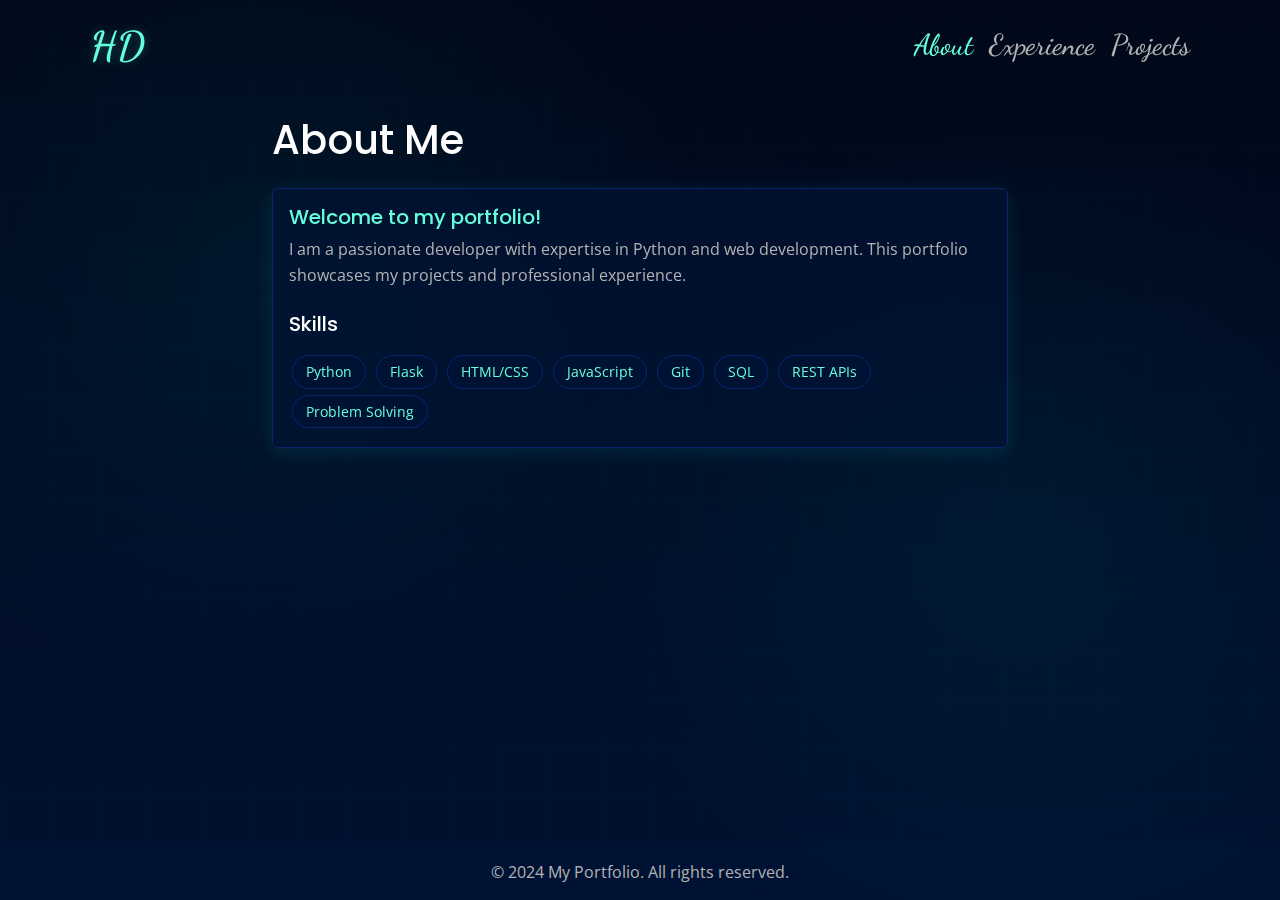
==== index.html @ 67c5b5c4 "Updated portfolio with data-themed background and improved typewriter effect" ====
<!DOCTYPE html>
<html lang="en">
<head>
    <meta charset="UTF-8">
    <meta name="viewport" content="width=device-width, initial-scale=1.0">
    <title>About - My Portfolio</title>
    <link href="https://cdn.jsdelivr.net/npm/bootstrap@5.3.0/dist/css/bootstrap.min.css" rel="stylesheet">
    <link rel="stylesheet" href="css/style.css">
</head>
<body>
    <nav class="navbar navbar-expand-lg">
        <div class="container">
            <a class="navbar-brand" href="index.html">
                HD
                <div class="typewriter-tooltip">
                    <span>Hey there! 👋</span>
                    <span>Just to let you know...</span>
                    <span>This doesn't mean HD Quality,</span>
                    <span>it's just my initials!</span>
                </div>
            </a>
            <button class="navbar-toggler" type="button" data-bs-toggle="collapse" data-bs-target="#navbarNav">
                <span class="navbar-toggler-icon"></span>
            </button>
            <div class="collapse navbar-collapse" id="navbarNav">
                <ul class="navbar-nav ms-auto">
                    <li class="nav-item">
                        <a class="nav-link active" href="index.html">About</a>
                    </li>
                    <li class="nav-item">
                        <a class="nav-link" href="experience.html">Experience</a>
                    </li>
                    <li class="nav-item">
                        <a class="nav-link" href="projects.html">Projects</a>
                    </li>
                </ul>
            </div>
        </div>
    </nav>

    <main class="container mt-4">
        <div class="row">
            <div class="col-md-8 offset-md-2">
                <h1 class="mb-4">About Me</h1>
                <div class="card">
                    <div class="card-body">
                        <h5 class="card-title">Welcome to my portfolio!</h5>
                        <p class="card-text">
                            I am a passionate developer with expertise in Python and web development.
                            This portfolio showcases my projects and professional experience.
                        </p>
                        <h5 class="mt-4 mb-3">Skills</h5>
                        <div class="skills-container">
                            <span class="skill-tag">Python</span>
                            <span class="skill-tag">Flask</span>
                            <span class="skill-tag">HTML/CSS</span>
                            <span class="skill-tag">JavaScript</span>
                            <span class="skill-tag">Git</span>
                            <span class="skill-tag">SQL</span>
                            <span class="skill-tag">REST APIs</span>
                            <span class="skill-tag">Problem Solving</span>
                        </div>
                    </div>
                </div>
            </div>
        </div>
    </main>

    <footer class="footer mt-5 py-3">
        <div class="container text-center">
            <span>© 2024 My Portfolio. All rights reserved.</span>
        </div>
    </footer>

    <script src="https://cdn.jsdelivr.net/npm/bootstrap@5.3.0/dist/js/bootstrap.bundle.min.js"></script>
</body>
</html>
---- css/style.css ----
/* Import Google Fonts */
@import url('https://fonts.googleapis.com/css2?family=Open+Sans:wght@300;400;600&family=Poppins:wght@400;500;600;700&family=Source+Code+Pro:wght@400&family=Dancing+Script:wght@400;500;600;700&display=swap');

/* Dark mode colors */
:root {
    --bg-primary: #000819;
    --bg-secondary: #001233;
    --text-primary: #ffffff;
    --text-secondary: #b3b3b3;
    --accent-color: #64ffda;
    --card-bg: rgba(0, 18, 51, 0.7);
    --border-color: #0a2472;
    --glow-color: rgba(0, 255, 255, 0.1);
}

/* Logo Container */
.navbar {
    position: relative;
    overflow: visible;
    z-index: 1000;
    padding: 1.5rem 0;
    background-color: transparent !important;
    box-shadow: none;
}

/* Logo Styling */
.navbar-brand {
    font-family: 'Dancing Script', cursive;
    font-weight: 700;
    font-size: 2.5rem !important;
    color: var(--accent-color) !important;
    letter-spacing: 1px;
    padding: 0 8px;
    transition: all 0.3s ease;
    text-shadow: 0 0 10px rgba(100, 255, 218, 0.3);
    position: relative;
    display: inline-flex;
    align-items: center;
}

.navbar-brand:hover {
    color: var(--accent-color) !important;
    transform: translateY(-2px);
    text-shadow: 0 0 15px rgba(100, 255, 218, 0.5);
}

/* Cloud-like tooltip */
.typewriter-tooltip {
    visibility: hidden;
    position: absolute;
    top: -5px;
    left: calc(100% + 15px);
    padding: 0.8rem 1.8rem;
    background-color: var(--bg-secondary);
    border: 2px solid var(--border-color);
    font-family: 'Dancing Script', cursive;
    font-size: 1.2rem;
    font-weight: 500;
    color: var(--text-secondary);
    white-space: pre-line;
    z-index: 1000;
    width: 335px;
    text-align: left;
    line-height: 1;
    box-shadow: 0 4px 15px rgba(0, 0, 0, 0.2);
    border-radius: 25px 25px 25px 5px;
    transform-origin: left center;
}

.typewriter-tooltip::before {
    content: '';
    position: absolute;
    left: -12px;
    top: 15px;
    width: 20px;
    height: 20px;
    background-color: var(--bg-secondary);
    border: 2px solid var(--border-color);
    border-right: none;
    border-top: none;
    transform: rotate(45deg);
}

.navbar-brand:hover .typewriter-tooltip {
    visibility: visible;
    animation: fadeIn 0.3s ease forwards;
}

.typewriter-tooltip span {
    display: block;
    overflow: hidden;
    white-space: nowrap;
    width: 0;
    margin-bottom: 0.2rem;
}

.navbar-brand:hover .typewriter-tooltip span {
    animation: typing 2s steps(80, end) forwards;
}

@keyframes typing {
    from {
        width: 0;
    }
    to {
        width: 100%;
    }
}

.navbar-brand:hover .typewriter-tooltip span:nth-child(1) {
    animation-delay: 0s;
}

.navbar-brand:hover .typewriter-tooltip span:nth-child(2) {
    animation-delay: 2s;
}

.navbar-brand:hover .typewriter-tooltip span:nth-child(3) {
    animation-delay: 4s;
}

.navbar-brand:hover .typewriter-tooltip span:nth-child(4) {
    animation-delay: 6s;
}

/* Typewriter animation */
@keyframes typing {
    from { width: 0 }
    to { width: 100% }
}

/* Fade in animation */
@keyframes fadeIn {
    from {
        opacity: 0;
        transform: translateX(-10px);
    }
    to {
        opacity: 1;
        transform: translateX(0);
    }
}

/* Responsive adjustments for tooltip */
@media (max-width: 992px) {
    .typewriter-tooltip {
        width: 320px;
        left: 50%;
        top: calc(100% + 15px);
        transform: translateX(-50%);
        border-radius: 20px;
    }

    .typewriter-tooltip::before {
        left: calc(50% - 10px);
        top: -10px;
        transform: rotate(135deg);
    }

    .navbar-brand:hover .typewriter-tooltip {
        transform: translateX(-50%);
    }

    @keyframes fadeIn {
        from {
            opacity: 0;
            transform: translateX(-50%) translateY(-10px);
        }
        to {
            opacity: 1;
            transform: translateX(-50%) translateY(0);
        }
    }
}

body {
    min-height: 100vh;
    display: flex;
    flex-direction: column;
    background-color: var(--bg-primary);
    background-image: 
        linear-gradient(0deg, rgba(0, 18, 51, 0.9) 0%, rgba(0, 8, 25, 0.9) 100%),
        linear-gradient(90deg, var(--glow-color) 1px, transparent 1px),
        linear-gradient(0deg, var(--glow-color) 1px, transparent 1px),
        radial-gradient(circle at 50% 50%, var(--glow-color) 0%, transparent 50%);
    background-size: 100% 100%, 50px 50px, 50px 50px, 100% 100%;
    background-position: 0 0;
    color: var(--text-primary);
    font-family: 'Open Sans', sans-serif;
    position: relative;
    overflow: hidden;
}

body::before {
    content: '';
    position: fixed;
    top: 0;
    left: 0;
    width: 100%;
    height: 100%;
    background: 
        radial-gradient(circle at 20% 30%, rgba(0, 255, 255, 0.05) 0%, transparent 40%),
        radial-gradient(circle at 80% 60%, rgba(0, 255, 255, 0.05) 0%, transparent 40%);
    pointer-events: none;
    z-index: 0;
    animation: glow 10s infinite alternate;
}

@keyframes glow {
    0% {
        opacity: 0.5;
        transform: scale(1);
    }
    100% {
        opacity: 1;
        transform: scale(1.1);
    }
}

h1, h2, h3, h4, h5, h6 {
    font-family: 'Poppins', sans-serif;
    color: var(--text-primary);
}

main {
    flex: 1;
    position: relative;
    z-index: 1;
}

.navbar {
    padding: 1rem 0;
}

.nav-link {
    color: var(--text-secondary) !important;
    transition: color 0.3s ease;
    font-size: 1.8rem;
    font-weight: 500;
    font-family: 'Dancing Script', cursive;
}

.nav-link:hover, .nav-link.active {
    color: var(--accent-color) !important;
}

.card {
    background-color: var(--card-bg);
    backdrop-filter: blur(10px);
    border: 1px solid var(--border-color);
    transition: transform 0.2s, box-shadow 0.2s;
    box-shadow: 0 4px 20px rgba(0, 255, 255, 0.1);
}

.card:hover {
    transform: translateY(-5px);
    box-shadow: 0 6px 12px rgba(0, 0, 0, 0.2);
}

.card-title {
    color: var(--accent-color);
}

.card-text {
    color: var(--text-secondary);
    line-height: 1.6;
}

.footer {
    background-color: var(--bg-secondary) !important;
    color: var(--text-secondary);
}

.timeline .card {
    border-left: 4px solid var(--accent-color);
}

.btn-outline-primary {
    color: var(--accent-color);
    border-color: var(--accent-color);
}

.btn-outline-primary:hover {
    background-color: var(--accent-color);
    color: var(--bg-primary);
}

.btn-outline-secondary {
    color: var(--text-secondary);
    border-color: var(--text-secondary);
}

.list-unstyled li {
    margin-bottom: 0.5rem;
    color: var(--text-secondary);
}

.list-unstyled li::before {
    content: '✓';
    color: var(--accent-color);
    margin-right: 0.5rem;
}

/* Skill tags */
.skill-tag {
    background-color: var(--bg-secondary);
    color: var(--accent-color);
    padding: 0.3rem 0.8rem;
    border-radius: 20px;
    display: inline-block;
    margin: 0.2rem;
    font-size: 0.9rem;
    border: 1px solid var(--border-color);
    transition: all 0.3s ease;
}

.skill-tag:hover {
    background-color: var(--accent-color);
    color: var(--bg-primary);
    transform: translateY(-2px);
}

/* Responsive adjustments */
@media (max-width: 768px) {
    .container {
        padding: 0 15px;
    }
    
    .card {
        margin-bottom: 1rem;
    }
    
    .navbar-brand {
        font-size: 2rem !important;
    }

    .nav-link {
        font-size: 1.5rem;
    }
}

@keyframes fade-in {
    from {
        opacity: 0;
    }
    to {
        opacity: 1;
    }
}
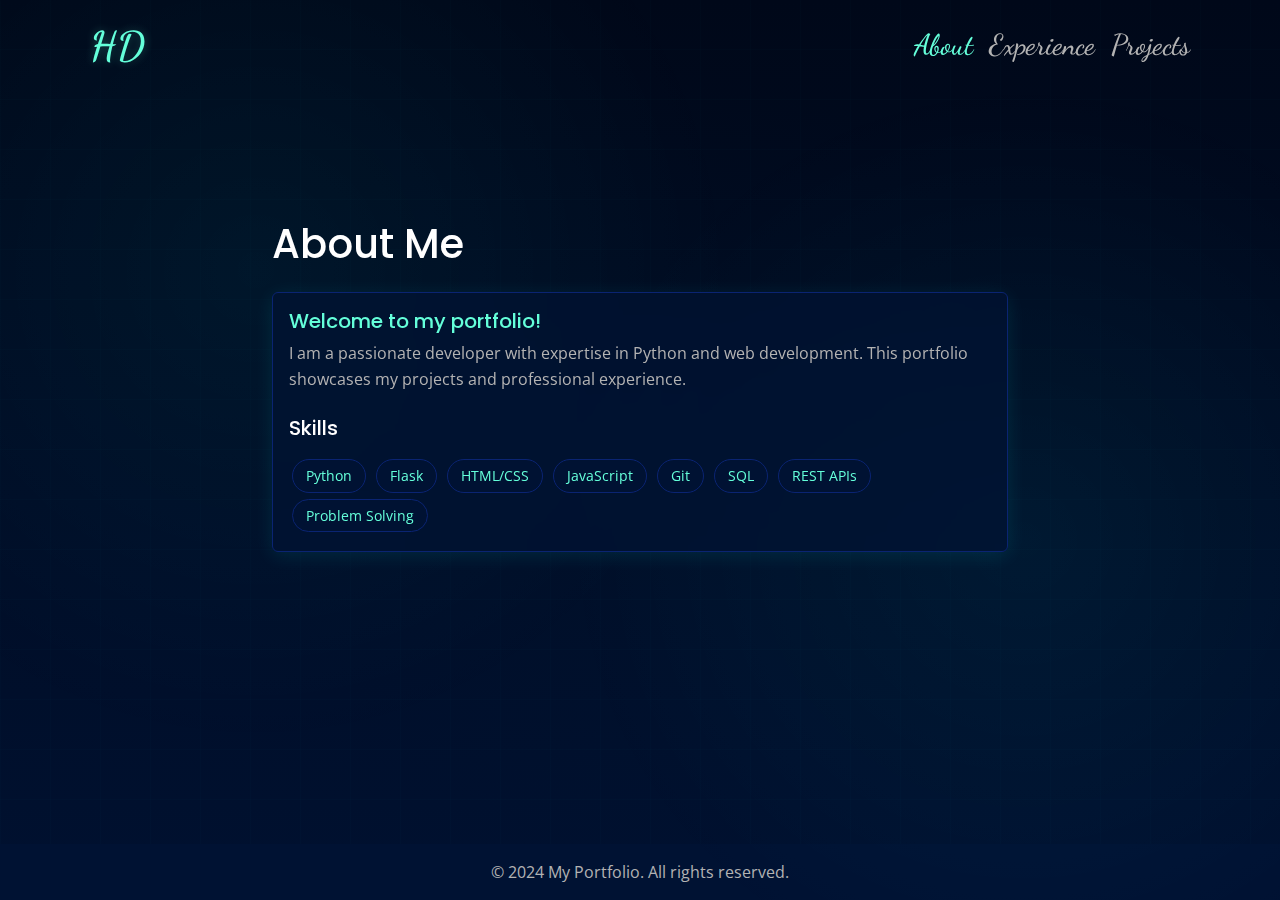
==== commit cf278a74: "Changes in Portfolio" ====
--- a/index.html
+++ b/index.html
@@ -13,10 +13,10 @@
             <a class="navbar-brand" href="index.html">
                 HD
                 <div class="typewriter-tooltip">
-                    <span>Hey there! 👋</span>
-                    <span>Just to let you know...</span>
-                    <span>This doesn't mean HD Quality,</span>
-                    <span>it's just my initials!</span>
+                    <span>Hi there! 👋</span>
+                    <span>While HD might suggest High Definition,</span>
+                    <span>these are just my initials - but rest assured,</span>
+                    <span>my work quality is always in high definition! ✨</span>
                 </div>
             </a>
             <button class="navbar-toggler" type="button" data-bs-toggle="collapse" data-bs-target="#navbarNav">
@@ -73,5 +73,6 @@
     </footer>
 
     <script src="https://cdn.jsdelivr.net/npm/bootstrap@5.3.0/dist/js/bootstrap.bundle.min.js"></script>
+    <script src="static/js/typing-sound.js"></script>
 </body>
 </html> --- a/css/style.css
+++ b/css/style.css
@@ -50,35 +50,21 @@
     position: absolute;
     top: -5px;
     left: calc(100% + 15px);
-    padding: 0.8rem 1.8rem;
-    background-color: var(--bg-secondary);
-    border: 2px solid var(--border-color);
+    padding: 0.8rem;
     font-family: 'Dancing Script', cursive;
     font-size: 1.2rem;
     font-weight: 500;
-    color: var(--text-secondary);
+    color: var(--accent-color);
     white-space: pre-line;
     z-index: 1000;
-    width: 335px;
+    width: 410px;
     text-align: left;
     line-height: 1;
-    box-shadow: 0 4px 15px rgba(0, 0, 0, 0.2);
-    border-radius: 25px 25px 25px 5px;
-    transform-origin: left center;
-}
-
+}
+
+/* Remove the tooltip arrow since we don't have a box anymore */
 .typewriter-tooltip::before {
-    content: '';
-    position: absolute;
-    left: -12px;
-    top: 15px;
-    width: 20px;
-    height: 20px;
-    background-color: var(--bg-secondary);
-    border: 2px solid var(--border-color);
-    border-right: none;
-    border-top: none;
-    transform: rotate(45deg);
+    display: none;
 }
 
 .navbar-brand:hover .typewriter-tooltip {
@@ -92,6 +78,7 @@
     white-space: nowrap;
     width: 0;
     margin-bottom: 0.2rem;
+    text-shadow: 0 0 10px rgba(100, 255, 218, 0.3);
 }
 
 .navbar-brand:hover .typewriter-tooltip span {
@@ -142,34 +129,100 @@
 }
 
 /* Responsive adjustments for tooltip */
+@media (max-width: 1200px) {
+    .container {
+        max-width: 95%;
+    }
+}
+
 @media (max-width: 992px) {
     .typewriter-tooltip {
-        width: 320px;
+        width: 350px;
         left: 50%;
         top: calc(100% + 15px);
         transform: translateX(-50%);
-        border-radius: 20px;
-    }
-
-    .typewriter-tooltip::before {
-        left: calc(50% - 10px);
-        top: -10px;
-        transform: rotate(135deg);
+        font-size: 1rem;
+        text-align: center;
     }
 
     .navbar-brand:hover .typewriter-tooltip {
         transform: translateX(-50%);
     }
 
-    @keyframes fadeIn {
-        from {
-            opacity: 0;
-            transform: translateX(-50%) translateY(-10px);
-        }
-        to {
-            opacity: 1;
-            transform: translateX(-50%) translateY(0);
-        }
+    .nav-link {
+        font-size: 1.5rem;
+        text-align: center;
+        padding: 0.5rem 0;
+    }
+
+    .card {
+        margin-bottom: 2rem;
+    }
+}
+
+@media (max-width: 768px) {
+    .container {
+        padding: 0 15px;
+    }
+    
+    .navbar-brand {
+        font-size: 2rem !important;
+    }
+
+    .nav-link {
+        font-size: 1.3rem;
+    }
+
+    .typewriter-tooltip {
+        width: 300px;
+        font-size: 0.9rem;
+    }
+
+    h1 {
+        font-size: 1.8rem;
+    }
+
+    .card-title {
+        font-size: 1.2rem;
+    }
+
+    .skill-tag {
+        font-size: 0.8rem;
+        padding: 0.3rem 0.8rem;
+        margin: 0.2rem;
+    }
+}
+
+@media (max-width: 576px) {
+    .navbar-brand {
+        font-size: 1.8rem !important;
+    }
+
+    .typewriter-tooltip {
+        width: 260px;
+        font-size: 0.85rem;
+    }
+
+    .nav-link {
+        font-size: 1.2rem;
+    }
+
+    h1 {
+        font-size: 1.6rem;
+    }
+
+    .card {
+        padding: 1rem;
+    }
+
+    .skill-tag {
+        font-size: 0.75rem;
+        padding: 0.25rem 0.6rem;
+    }
+
+    .footer {
+        font-size: 0.8rem;
+        padding: 1rem 0;
     }
 }
 
@@ -226,6 +279,11 @@
     flex: 1;
     position: relative;
     z-index: 1;
+    margin-top: 3rem;
+}
+
+.container.mt-4 {
+    margin-top: 3rem !important;
 }
 
 .navbar {
@@ -320,25 +378,6 @@
     transform: translateY(-2px);
 }
 
-/* Responsive adjustments */
-@media (max-width: 768px) {
-    .container {
-        padding: 0 15px;
-    }
-    
-    .card {
-        margin-bottom: 1rem;
-    }
-    
-    .navbar-brand {
-        font-size: 2rem !important;
-    }
-
-    .nav-link {
-        font-size: 1.5rem;
-    }
-}
-
 @keyframes fade-in {
     from {
         opacity: 0;
@@ -346,4 +385,14 @@
     to {
         opacity: 1;
     }
+}
+
+.col-md-8.offset-md-2 {
+    margin-top: 5rem;
+}
+
+main {
+    flex: 1;
+    position: relative;
+    z-index: 1;
 } 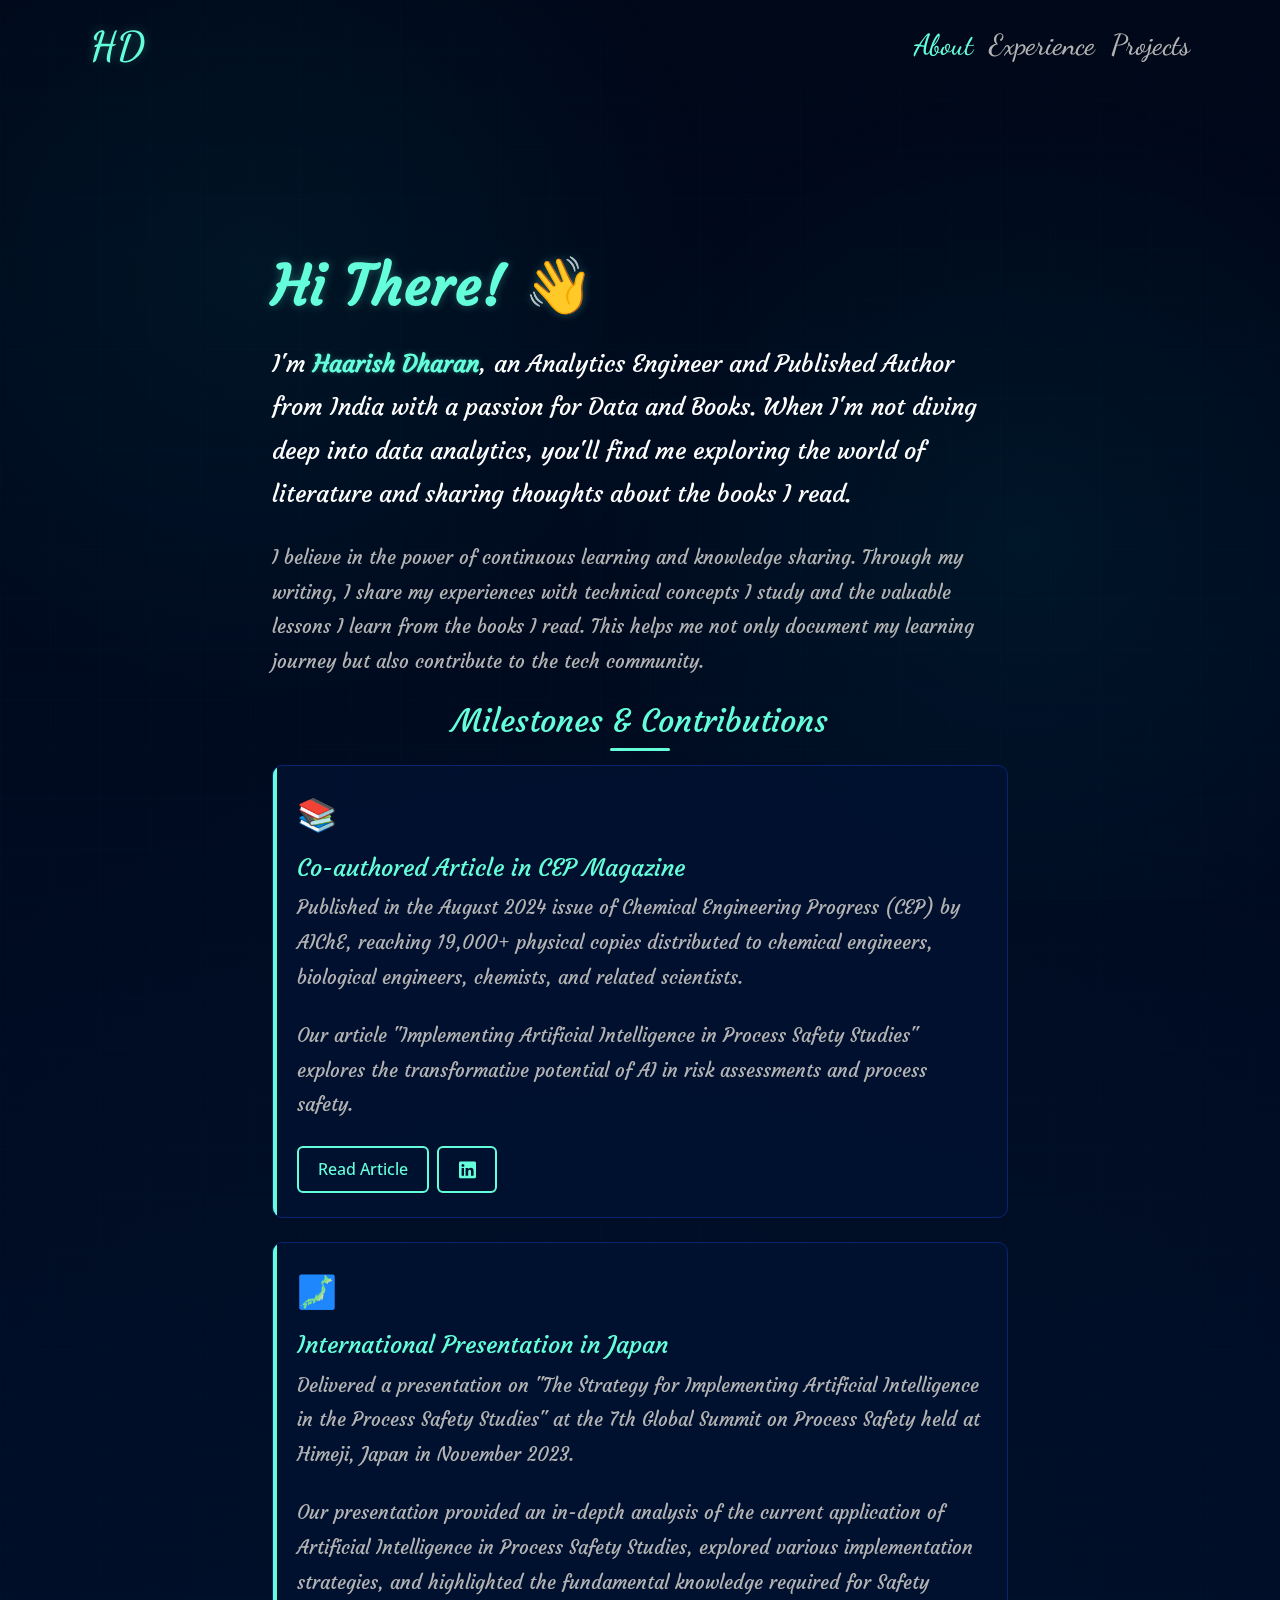
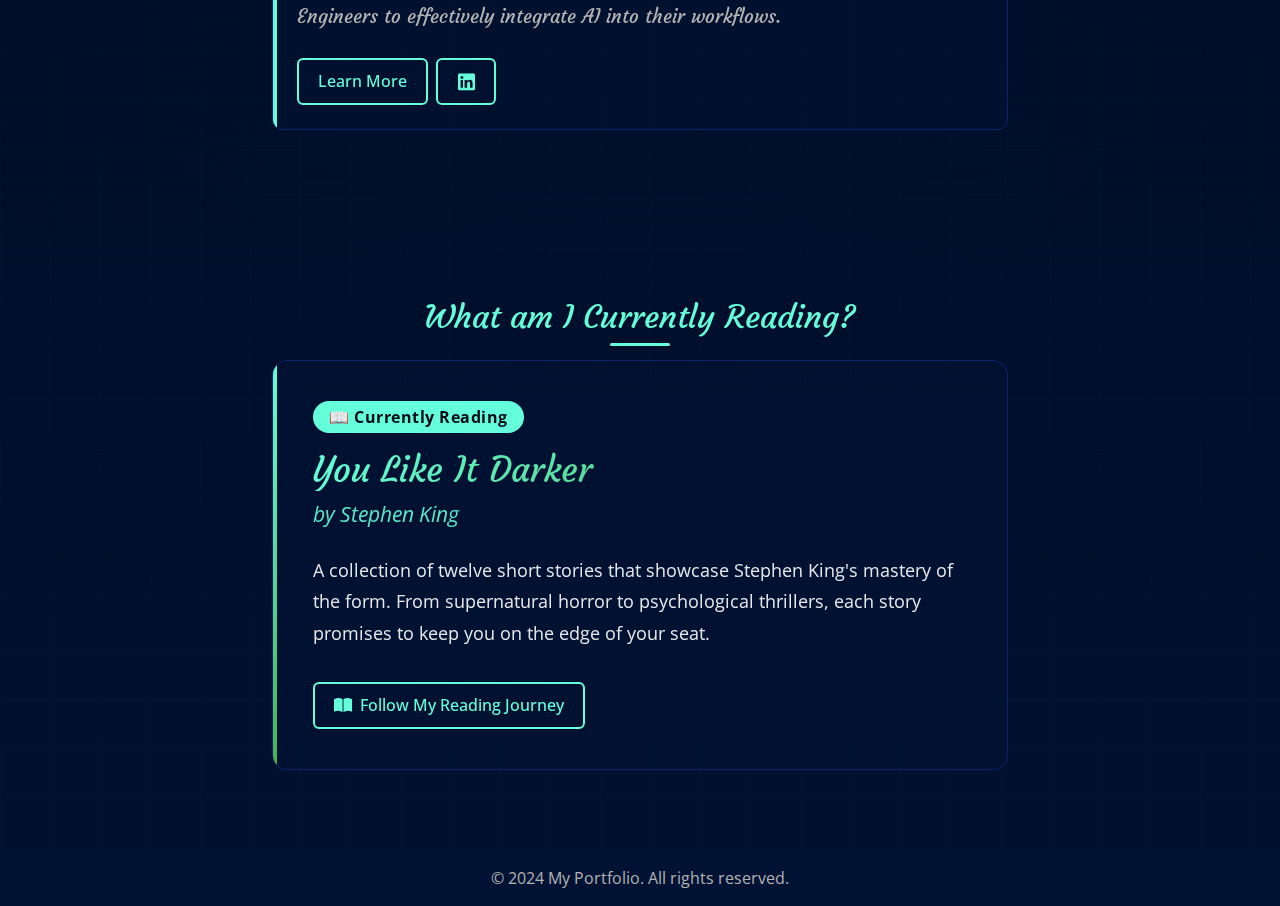
==== commit 70f94678: "Changes" ====
--- a/index.html
+++ b/index.html
@@ -5,6 +5,7 @@
     <meta name="viewport" content="width=device-width, initial-scale=1.0">
     <title>About - My Portfolio</title>
     <link href="https://cdn.jsdelivr.net/npm/bootstrap@5.3.0/dist/css/bootstrap.min.css" rel="stylesheet">
+    <link href="https://cdnjs.cloudflare.com/ajax/libs/font-awesome/6.0.0/css/all.min.css" rel="stylesheet">
     <link rel="stylesheet" href="css/style.css">
 </head>
 <body>
@@ -41,24 +42,83 @@
     <main class="container mt-4">
         <div class="row">
             <div class="col-md-8 offset-md-2">
-                <h1 class="mb-4">About Me</h1>
-                <div class="card">
-                    <div class="card-body">
-                        <h5 class="card-title">Welcome to my portfolio!</h5>
-                        <p class="card-text">
-                            I am a passionate developer with expertise in Python and web development.
-                            This portfolio showcases my projects and professional experience.
-                        </p>
-                        <h5 class="mt-4 mb-3">Skills</h5>
-                        <div class="skills-container">
-                            <span class="skill-tag">Python</span>
-                            <span class="skill-tag">Flask</span>
-                            <span class="skill-tag">HTML/CSS</span>
-                            <span class="skill-tag">JavaScript</span>
-                            <span class="skill-tag">Git</span>
-                            <span class="skill-tag">SQL</span>
-                            <span class="skill-tag">REST APIs</span>
-                            <span class="skill-tag">Problem Solving</span>
+                <div class="about-content">
+                    <h1 class="mb-4">Hi There! 👋</h1>
+                    <p class="lead mb-4">
+                        I'm <span class="highlight">Haarish Dharan</span>, an Analytics Engineer and Published Author from India with a passion for Data and Books. 
+                        When I'm not diving deep into data analytics, you'll find me exploring the world of literature 
+                        and sharing thoughts about the books I read.
+                    </p>
+                    <p class="mb-4">
+                        I believe in the power of continuous learning and knowledge sharing. Through my writing, 
+                        I share my experiences with technical concepts I study and the valuable lessons I learn 
+                        from the books I read. This helps me not only document my learning journey but also 
+                        contribute to the tech community.
+                    </p>
+                    
+                    <div class="milestones-section mt-4">
+                        <h2 class="section-title mb-4">Milestones & Contributions</h2>
+                        
+                        <div class="milestone-block mb-4">
+                            <div class="milestone-icon">📚</div>
+                            <h3 class="milestone-title">Co-authored Article in CEP Magazine</h3>
+                            <p class="milestone-description">
+                                Published in the August 2024 issue of Chemical Engineering Progress (CEP) by AIChE, reaching 19,000+ physical copies distributed to chemical engineers, biological engineers, chemists, and related scientists.
+                            </p>
+                            <p class="milestone-description">
+                                Our article "Implementing Artificial Intelligence in Process Safety Studies" explores the transformative potential of AI in risk assessments and process safety.
+                            </p>
+                            <div class="d-flex gap-2">
+                                <a href="https://www.aiche.org/resources/publications/cep/2024/august/implementing-artificial-intelligence-process-safety-studies" class="btn btn-outline-primary" target="_blank">Read Article</a>
+                                <a href="https://www.linkedin.com/feed/update/urn:li:activity:7228622484021862402/" class="btn btn-outline-primary" target="_blank">
+                                    <i class="fab fa-linkedin"></i>
+                                </a>
+                            </div>
+                        </div>
+                        
+                        <div class="milestone-block mb-4">
+                            <div class="milestone-icon">🗾</div>
+                            <h3 class="milestone-title">International Presentation in Japan</h3>
+                            <p class="milestone-description">
+                                Delivered a presentation on "The Strategy for Implementing Artificial Intelligence in the Process Safety Studies" at the 7th Global Summit on Process Safety held at Himeji, Japan in November 2023.
+                            </p>
+                            <p class="milestone-description">
+                                Our presentation provided an in-depth analysis of the current application of Artificial Intelligence in Process Safety Studies, explored various implementation strategies, and highlighted the fundamental knowledge required for Safety Engineers to effectively integrate AI into their workflows.
+                            </p>
+                            <div class="d-flex gap-2">
+                                <a href="https://www.aiche.org/ccps/conferences/ccps-global-summit-on-process-safety/2023" class="btn btn-outline-primary" target="_blank">Learn More</a>
+                                <a href="https://www.linkedin.com/posts/haarish-dharan_himeji-conference-activity-7137289420570836992-d6DF?utm_source=share&utm_medium=member_desktop&rcm=ACoAACluiRABtodkOW1UWWzOREszDBlanuMoDmM" class="btn btn-outline-primary" target="_blank">
+                                    <i class="fab fa-linkedin"></i>
+                                </a>
+                            </div>
+                        </div>
+                    </div>
+                </div>
+            </div>
+        </div>
+
+        <div class="row mt-2">
+            <div class="col-md-8 offset-md-2">
+                <div class="current-reading-section">
+                    <h2 class="section-title mb-4">What am I Currently Reading?</h2>
+                    <div class="reading-block">
+                        <div class="row align-items-center">
+                            <div class="col-12">
+                                <div class="reading-status mb-3">
+                                    <span class="badge bg-accent">📖 Currently Reading</span>
+                                </div>
+                                <h3 class="book-title">You Like It Darker</h3>
+                                <p class="book-author">by Stephen King</p>
+                                <p class="book-description">
+                                    A collection of twelve short stories that showcase Stephen King's mastery of the form. 
+                                    From supernatural horror to psychological thrillers, each story promises to keep you on the edge of your seat.
+                                </p>
+                                <div class="d-flex gap-2">
+                                    <a href="https://app.thestorygraph.com/profile/hdreads_2112" class="btn btn-outline-primary" target="_blank">
+                                        <i class="fas fa-book-open me-2"></i>Follow My Reading Journey
+                                    </a>
+                                </div>
+                            </div>
                         </div>
                     </div>
                 </div>
@@ -73,6 +133,5 @@
     </footer>
 
     <script src="https://cdn.jsdelivr.net/npm/bootstrap@5.3.0/dist/js/bootstrap.bundle.min.js"></script>
-    <script src="static/js/typing-sound.js"></script>
 </body>
 </html> --- a/css/style.css
+++ b/css/style.css
@@ -1,5 +1,5 @@
 /* Import Google Fonts */
-@import url('https://fonts.googleapis.com/css2?family=Open+Sans:wght@300;400;600&family=Poppins:wght@400;500;600;700&family=Source+Code+Pro:wght@400&family=Dancing+Script:wght@400;500;600;700&display=swap');
+@import url('https://fonts.googleapis.com/css2?family=Open+Sans:wght@300;400;600&family=Poppins:wght@400;500;600;700&family=Source+Code+Pro:wght@400&family=Dancing+Script:wght@400;500;600;700&family=Courgette:wght@400&display=swap');
 
 /* Dark mode colors */
 :root {
@@ -190,6 +190,26 @@
         font-size: 0.8rem;
         padding: 0.3rem 0.8rem;
         margin: 0.2rem;
+    }
+
+    .milestone-image {
+        margin-top: 2rem;
+    }
+
+    .carousel {
+        margin-top: 1.5rem;
+    }
+    
+    .carousel-control-prev,
+    .carousel-control-next {
+        width: 30px;
+        height: 30px;
+    }
+    
+    .carousel-control-prev-icon,
+    .carousel-control-next-icon {
+        width: 15px;
+        height: 15px;
     }
 }
 
@@ -241,7 +261,8 @@
     color: var(--text-primary);
     font-family: 'Open Sans', sans-serif;
     position: relative;
-    overflow: hidden;
+    overflow-x: hidden;
+    overflow-y: auto;
 }
 
 body::before {
@@ -279,7 +300,8 @@
     flex: 1;
     position: relative;
     z-index: 1;
-    margin-top: 3rem;
+    overflow-y: auto;
+    padding-bottom: 2rem;
 }
 
 .container.mt-4 {
@@ -391,8 +413,333 @@
     margin-top: 5rem;
 }
 
-main {
-    flex: 1;
+/* About Page Styles */
+.about-content {
+    padding: 2rem 0;
+}
+
+.about-content h1 {
+    color: var(--accent-color);
+    font-weight: 600;
+    margin-bottom: 2rem;
+    font-family: 'Courgette', cursive;
+    font-size: 3.5rem;
+    text-shadow: 0 0 10px rgba(100, 255, 218, 0.3);
+    letter-spacing: 1px;
+}
+
+.about-content .lead {
+    font-size: 1.5rem;
+    line-height: 1.8;
+    color: var(--text-primary);
+    font-family: 'Courgette', cursive;
+    margin-bottom: 2rem;
+}
+
+.about-content p {
+    font-size: 1.2rem;
+    line-height: 1.8;
+    color: var(--text-secondary);
+    font-family: 'Courgette', cursive;
+    margin-bottom: 1.5rem;
+}
+
+.about-content .highlight {
+    color: var(--accent-color);
+    font-weight: 600;
+    text-shadow: 0 0 5px rgba(100, 255, 218, 0.3);
+}
+
+.skills-section {
+    margin-top: 3rem;
+    padding-top: 2rem;
+    border-top: 1px solid var(--border-color);
+}
+
+.skills-section h2 {
+    color: var(--accent-color);
+    font-weight: 600;
+}
+
+.skill-tag {
+    display: inline-block;
+    padding: 0.5rem 1rem;
+    margin: 0.5rem;
+    background-color: var(--card-bg);
+    border: 1px solid var(--border-color);
+    border-radius: 20px;
+    color: var(--text-primary);
+    font-size: 0.9rem;
+    transition: all 0.3s ease;
+}
+
+.skill-tag:hover {
+    background-color: var(--accent-color);
+    color: var(--bg-primary);
+    transform: translateY(-2px);
+    box-shadow: 0 4px 8px rgba(100, 255, 218, 0.2);
+}
+
+/* Milestones Section */
+.milestones-section {
+    margin-top: 3rem;
+}
+
+.section-title {
+    color: var(--accent-color);
+    font-family: 'Courgette', cursive;
+    font-size: 2rem;
+    text-align: center;
+    margin-bottom: 2.5rem;
     position: relative;
-    z-index: 1;
+}
+
+.section-title::after {
+    content: '';
+    position: absolute;
+    bottom: -10px;
+    left: 50%;
+    transform: translateX(-50%);
+    width: 60px;
+    height: 3px;
+    background-color: var(--accent-color);
+    border-radius: 3px;
+}
+
+.milestone-block {
+    background-color: var(--card-bg);
+    border: 1px solid var(--border-color);
+    border-radius: 10px;
+    padding: 1.5rem;
+    margin-bottom: 2rem;
+    transition: all 0.3s ease;
+    position: relative;
+    overflow: hidden;
+}
+
+.milestone-block::before {
+    content: '';
+    position: absolute;
+    top: 0;
+    left: 0;
+    width: 4px;
+    height: 100%;
+    background-color: var(--accent-color);
+    border-radius: 4px 0 0 4px;
+}
+
+.milestone-block:hover {
+    transform: translateY(-5px);
+    box-shadow: 0 10px 20px rgba(0, 0, 0, 0.2);
+}
+
+.milestone-icon {
+    font-size: 2rem;
+    margin-bottom: 1rem;
+}
+
+.milestone-title {
+    color: var(--accent-color);
+    font-family: 'Courgette', cursive;
+    font-size: 1.5rem;
+    margin-bottom: 0.5rem;
+}
+
+.milestone-description {
+    color: var(--text-secondary);
+    font-size: 1rem;
+    line-height: 1.6;
+    margin-bottom: 1rem;
+}
+
+.milestone-block .btn {
+    border-color: var(--accent-color);
+    color: var(--accent-color);
+    transition: all 0.3s ease;
+    display: inline-flex;
+    align-items: center;
+    gap: 0.5rem;
+}
+
+.milestone-block .btn:hover {
+    background-color: var(--accent-color);
+    color: var(--bg-primary);
+}
+
+.milestone-block .btn i {
+    font-size: 1.2rem;
+}
+
+.milestone-block .d-flex.gap-2 {
+    flex-wrap: wrap;
+}
+
+@media (max-width: 576px) {
+    .milestone-block .d-flex.gap-2 {
+        gap: 0.5rem !important;
+    }
+    
+    .milestone-block .btn {
+        padding: 0.375rem 0.75rem;
+        font-size: 0.9rem;
+    }
+}
+
+/* Milestone Image Styles */
+.milestone-image {
+    width: 100%;
+    height: auto;
+    border-radius: 10px;
+    box-shadow: 0 4px 8px rgba(0, 0, 0, 0.2);
+    transition: transform 0.3s ease;
+    margin-top: 1rem;
+    background-color: var(--bg-secondary);
+    padding: 0.5rem;
+}
+
+.milestone-image:hover {
+    transform: scale(1.02);
+}
+
+@media (max-width: 768px) {
+    .milestone-image {
+        margin-top: 2rem;
+    }
+}
+
+/* Carousel Styles */
+.carousel {
+    border-radius: 10px;
+    overflow: hidden;
+    box-shadow: 0 4px 8px rgba(0, 0, 0, 0.2);
+    background-color: var(--bg-secondary);
+}
+
+.carousel-item {
+    background-color: var(--bg-secondary);
+    display: flex;
+    align-items: center;
+    justify-content: center;
+    padding: 1rem;
+}
+
+.carousel-item img {
+    max-width: 100%;
+    height: auto;
+    object-fit: scale-down;
+}
+
+.carousel-control-prev,
+.carousel-control-next {
+    width: 40px;
+    height: 40px;
+    background-color: rgba(0, 0, 0, 0.5);
+    border-radius: 50%;
+    top: 50%;
+    transform: translateY(-50%);
+    margin: 0 10px;
+}
+
+.carousel-control-prev-icon,
+.carousel-control-next-icon {
+    width: 20px;
+    height: 20px;
+}
+
+.carousel-indicators {
+    margin-bottom: 0.5rem;
+}
+
+.carousel-indicators button {
+    width: 10px;
+    height: 10px;
+    border-radius: 50%;
+    background-color: var(--accent-color);
+    opacity: 0.5;
+    margin: 0 5px;
+}
+
+.carousel-indicators button.active {
+    opacity: 1;
+}
+
+/* Current Reading Section */
+.current-reading-section {
+    margin-top: 1.5rem;
+}
+
+.reading-block {
+    background: var(--card-bg);
+    border: 1px solid var(--border-color);
+    border-radius: 15px;
+    padding: 2.5rem;
+    transition: all 0.3s ease;
+    position: relative;
+    overflow: hidden;
+}
+
+.reading-block::before {
+    content: '';
+    position: absolute;
+    top: 0;
+    left: 0;
+    width: 4px;
+    height: 100%;
+    background: linear-gradient(to bottom, var(--accent-color), #4CAF50);
+    border-radius: 4px 0 0 4px;
+}
+
+.reading-block:hover {
+    transform: translateY(-5px);
+    box-shadow: 0 10px 20px rgba(0, 0, 0, 0.1);
+}
+
+.reading-status {
+    margin-bottom: 1.5rem;
+}
+
+.reading-status .badge {
+    font-size: 1rem;
+    padding: 0.5rem 1rem;
+    border-radius: 20px;
+    background-color: var(--accent-color);
+    color: var(--bg-primary);
+    letter-spacing: 0.5px;
+}
+
+.book-title {
+    color: var(--text-color);
+    font-size: 2.2rem;
+    margin-bottom: 0.5rem;
+    font-family: 'Courgette', cursive;
+    background: linear-gradient(120deg, var(--accent-color), #4CAF50);
+    -webkit-background-clip: text;
+    -webkit-text-fill-color: transparent;
+}
+
+.book-author {
+    color: var(--accent-color);
+    font-size: 1.3rem;
+    margin-bottom: 1.5rem;
+    font-style: italic;
+    opacity: 0.9;
+}
+
+.book-description {
+    color: var(--text-color);
+    margin-bottom: 2rem;
+    line-height: 1.8;
+    font-size: 1.1rem;
+    opacity: 0.9;
+}
+
+.btn-outline-primary {
+    border-width: 2px;
+    font-weight: 500;
+    padding: 0.6rem 1.2rem;
+    transition: all 0.3s ease;
+}
+
+.btn-outline-primary:hover {
+    transform: translateY(-2px);
 } 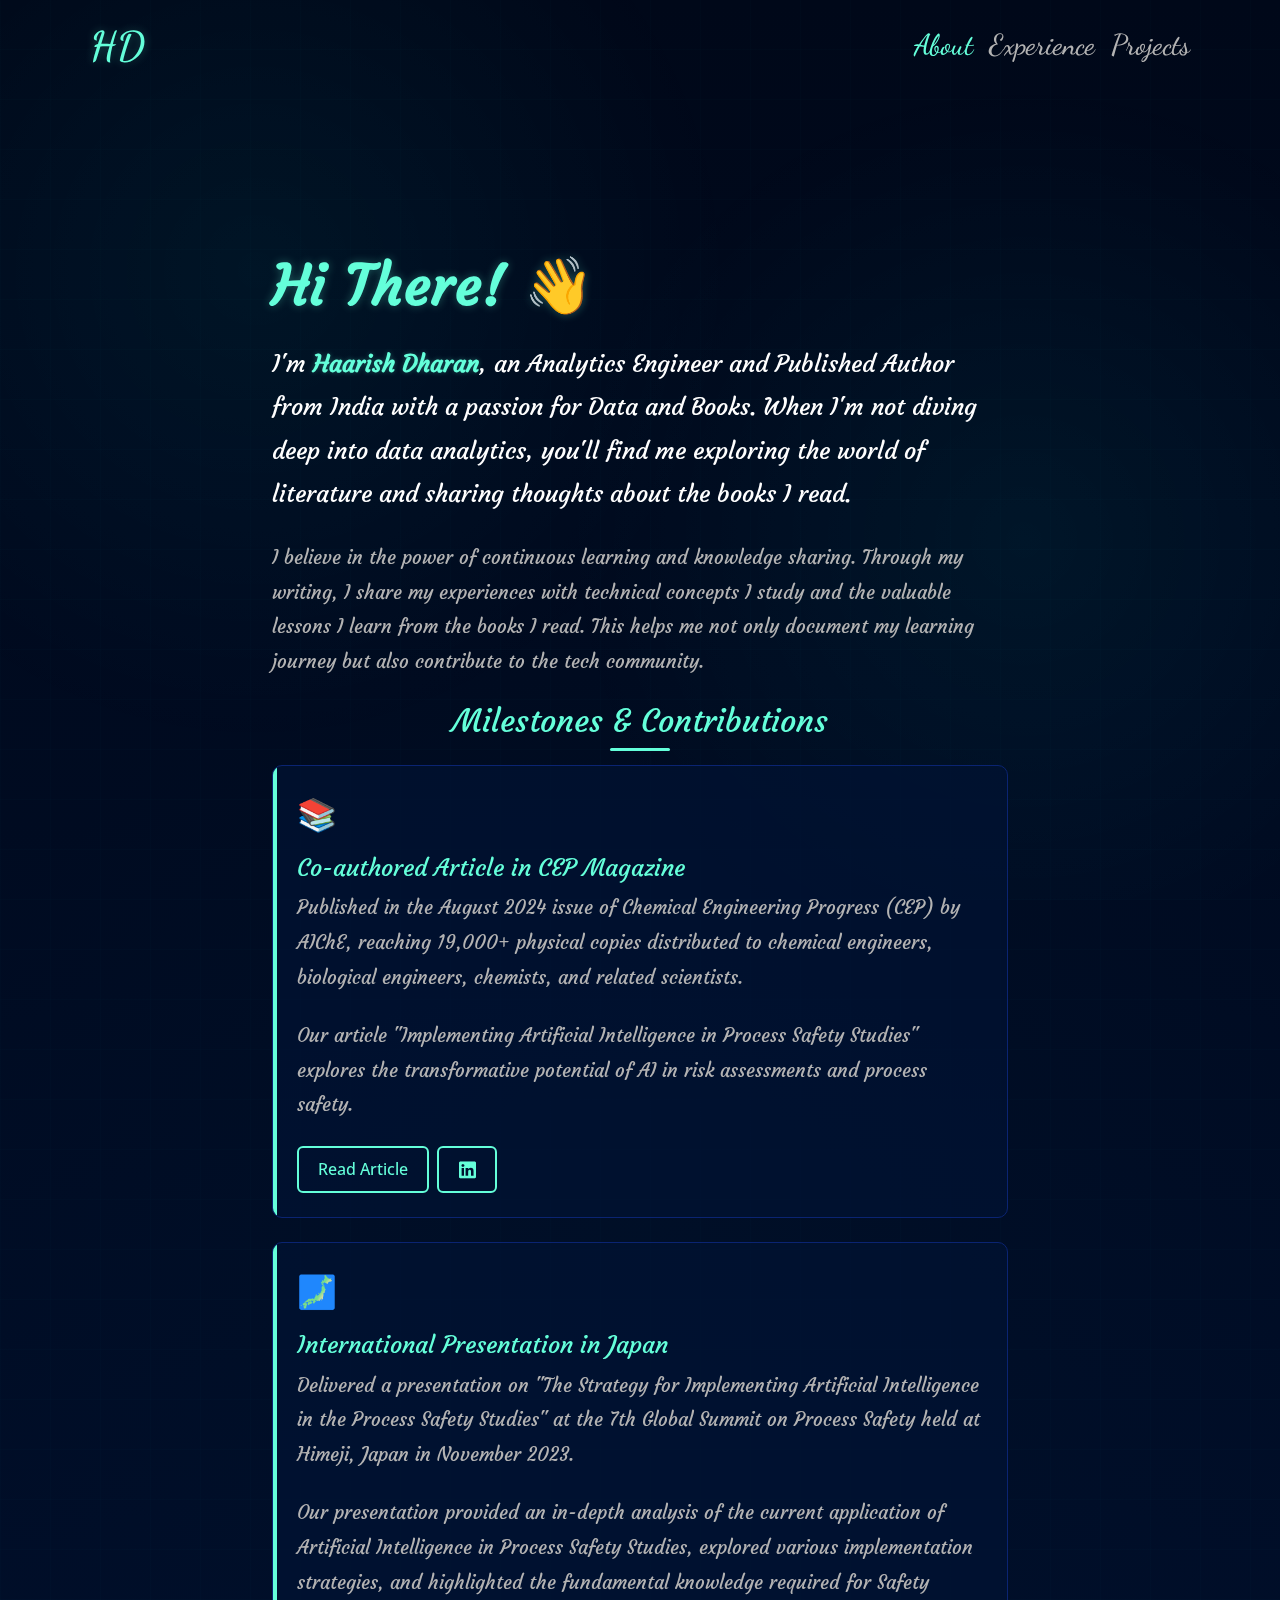
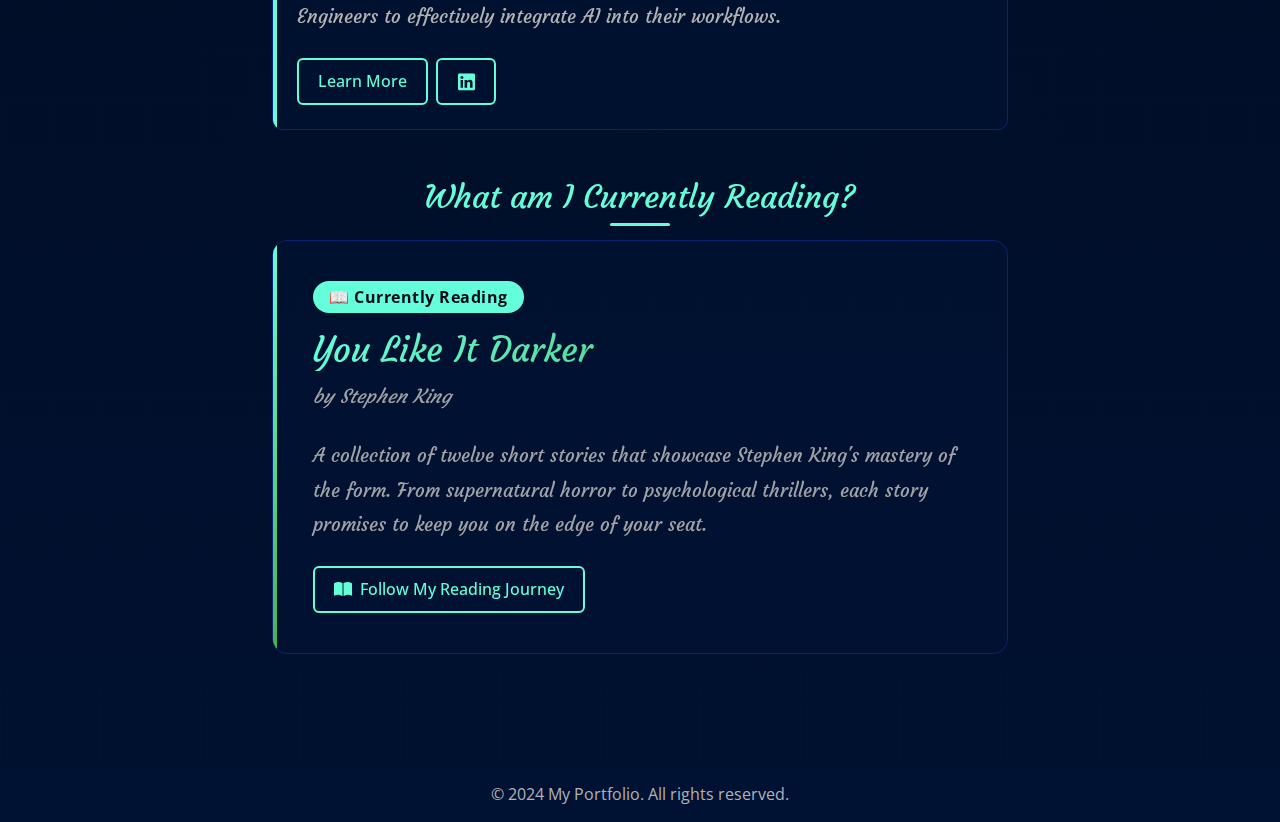
==== commit 128eb25f: "Changes" ====
--- a/index.html
+++ b/index.html
@@ -93,30 +93,26 @@
                             </div>
                         </div>
                     </div>
-                </div>
-            </div>
-        </div>
 
-        <div class="row mt-2">
-            <div class="col-md-8 offset-md-2">
-                <div class="current-reading-section">
-                    <h2 class="section-title mb-4">What am I Currently Reading?</h2>
-                    <div class="reading-block">
-                        <div class="row align-items-center">
-                            <div class="col-12">
-                                <div class="reading-status mb-3">
-                                    <span class="badge bg-accent">📖 Currently Reading</span>
-                                </div>
-                                <h3 class="book-title">You Like It Darker</h3>
-                                <p class="book-author">by Stephen King</p>
-                                <p class="book-description">
-                                    A collection of twelve short stories that showcase Stephen King's mastery of the form. 
-                                    From supernatural horror to psychological thrillers, each story promises to keep you on the edge of your seat.
-                                </p>
-                                <div class="d-flex gap-2">
-                                    <a href="https://app.thestorygraph.com/profile/hdreads_2112" class="btn btn-outline-primary" target="_blank">
-                                        <i class="fas fa-book-open me-2"></i>Follow My Reading Journey
-                                    </a>
+                    <div class="current-reading-section mt-5">
+                        <h2 class="section-title mb-4">What am I Currently Reading?</h2>
+                        <div class="reading-block">
+                            <div class="row align-items-center">
+                                <div class="col-12">
+                                    <div class="reading-status mb-3">
+                                        <span class="badge bg-accent">📖 Currently Reading</span>
+                                    </div>
+                                    <h3 class="book-title">You Like It Darker</h3>
+                                    <p class="book-author">by Stephen King</p>
+                                    <p class="book-description">
+                                        A collection of twelve short stories that showcase Stephen King's mastery of the form. 
+                                        From supernatural horror to psychological thrillers, each story promises to keep you on the edge of your seat.
+                                    </p>
+                                    <div class="d-flex gap-2">
+                                        <a href="https://app.thestorygraph.com/profile/hdreads_2112" class="btn btn-outline-primary" target="_blank">
+                                            <i class="fas fa-book-open me-2"></i>Follow My Reading Journey
+                                        </a>
+                                    </div>
                                 </div>
                             </div>
                         </div>
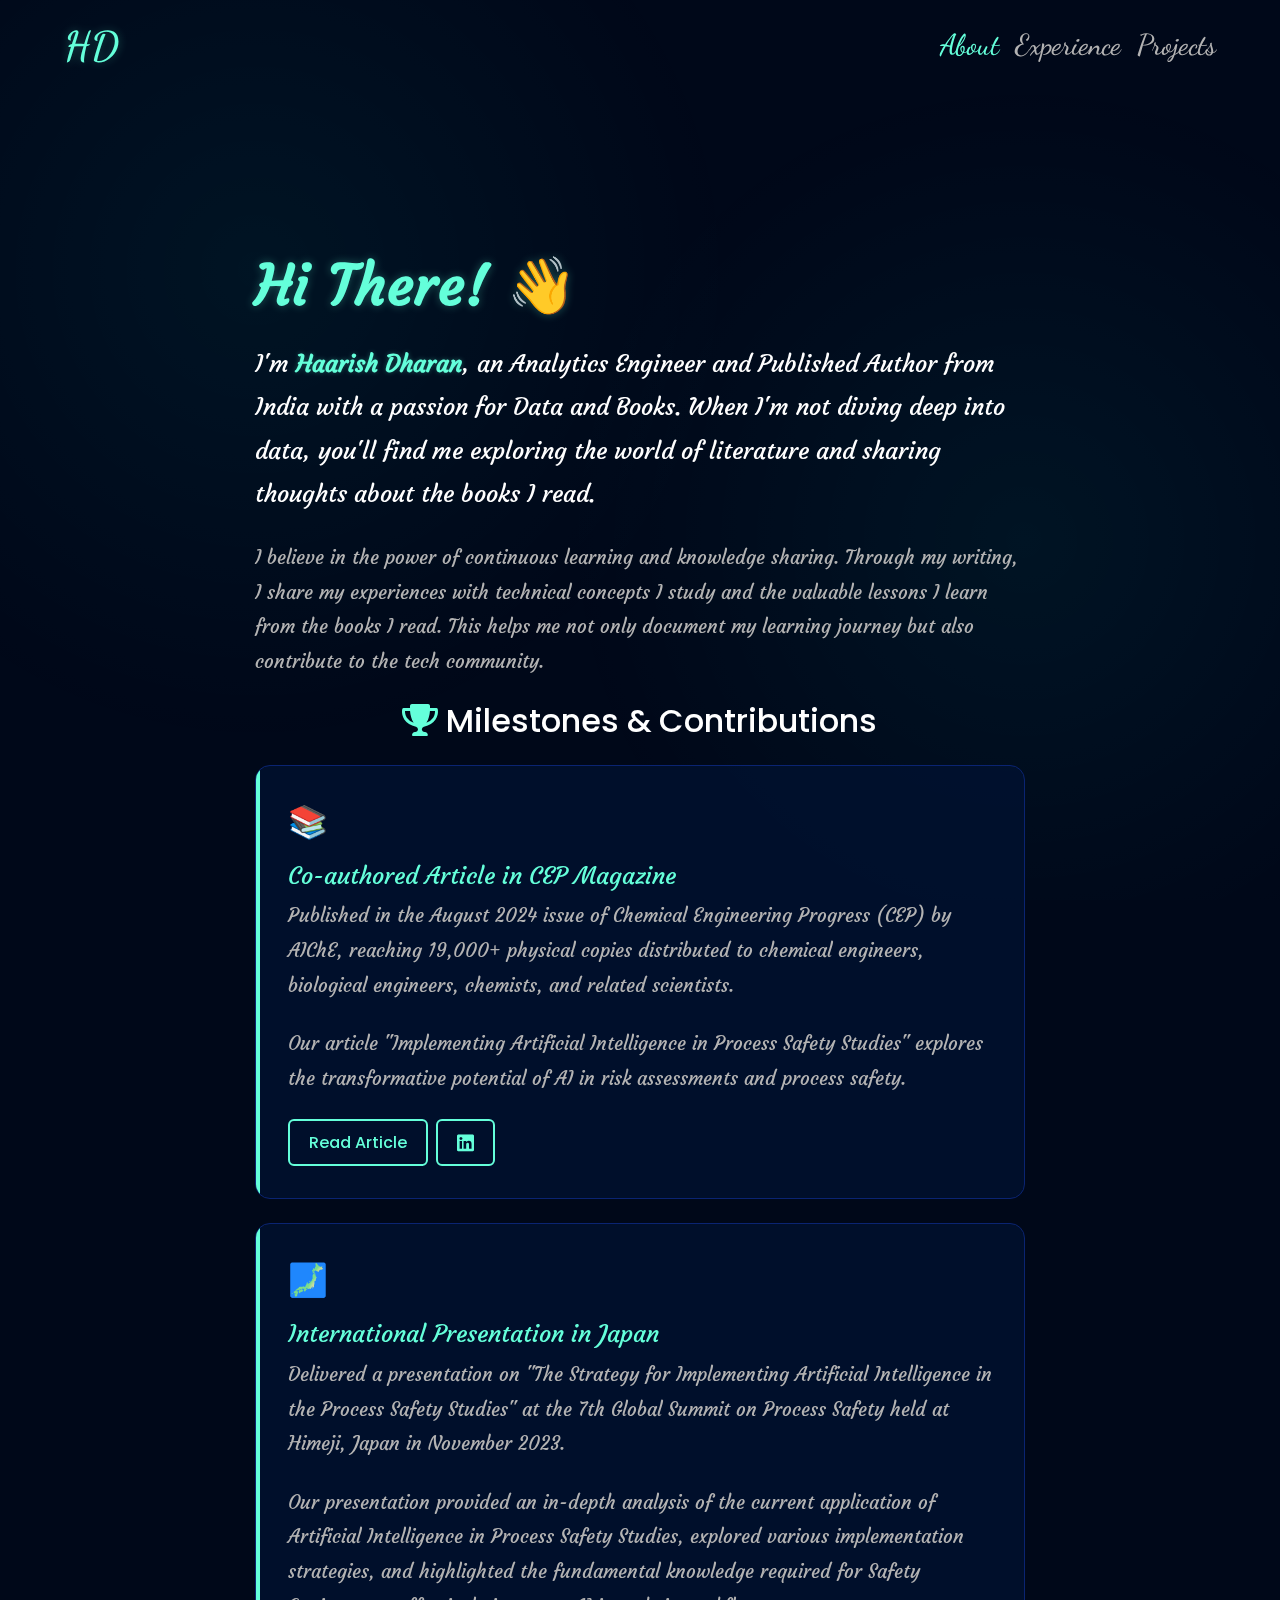
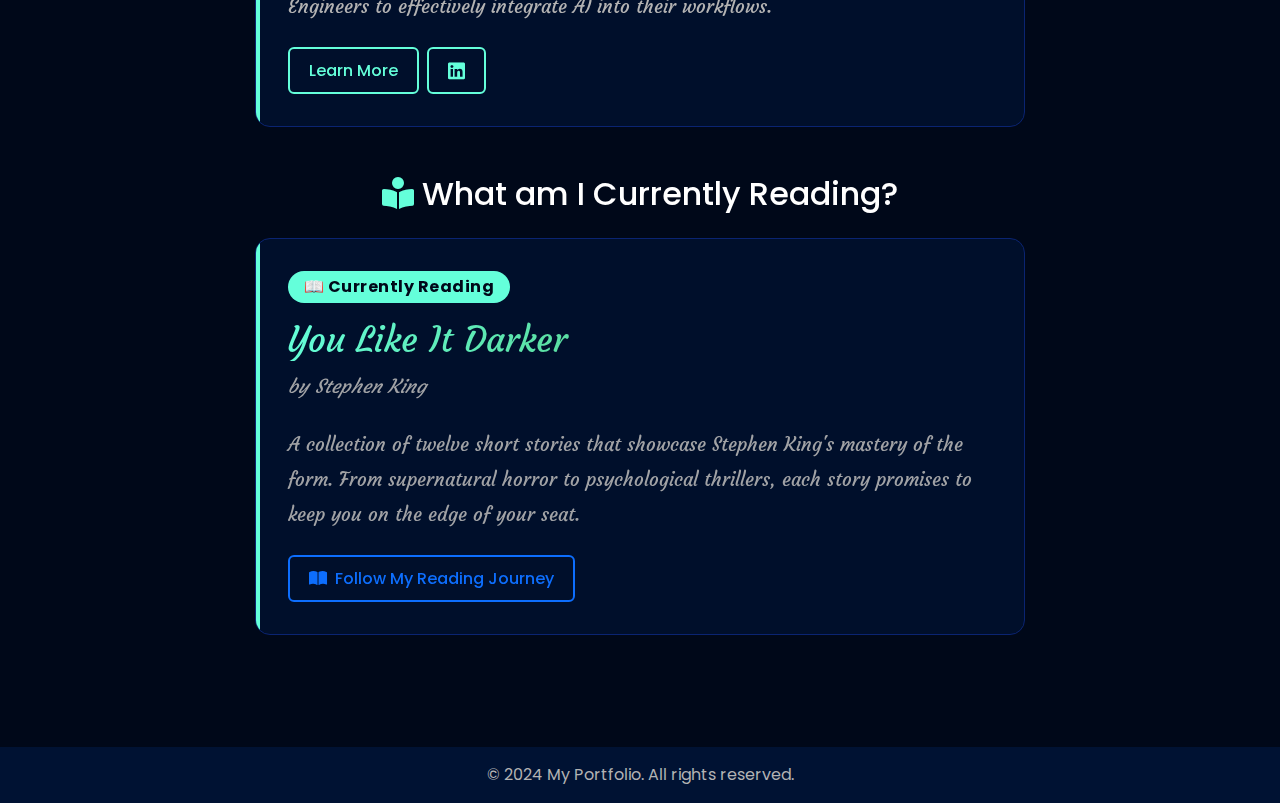
==== commit 4ad1d1c5: "Updated experience page with professional and research experience sections" ====
--- a/index.html
+++ b/index.html
@@ -46,7 +46,7 @@
                     <h1 class="mb-4">Hi There! 👋</h1>
                     <p class="lead mb-4">
                         I'm <span class="highlight">Haarish Dharan</span>, an Analytics Engineer and Published Author from India with a passion for Data and Books. 
-                        When I'm not diving deep into data analytics, you'll find me exploring the world of literature 
+                        When I'm not diving deep into data, you'll find me exploring the world of literature 
                         and sharing thoughts about the books I read.
                     </p>
                     <p class="mb-4">
@@ -57,7 +57,10 @@
                     </p>
                     
                     <div class="milestones-section mt-4">
-                        <h2 class="section-title mb-4">Milestones & Contributions</h2>
+                        <h2 class="section-title mb-4">
+                            <i class="fas fa-trophy"></i>
+                            Milestones & Contributions
+                        </h2>
                         
                         <div class="milestone-block mb-4">
                             <div class="milestone-icon">📚</div>
@@ -95,7 +98,10 @@
                     </div>
 
                     <div class="current-reading-section mt-5">
-                        <h2 class="section-title mb-4">What am I Currently Reading?</h2>
+                        <h2 class="section-title mb-4">
+                            <i class="fas fa-book-reader"></i>
+                            What am I Currently Reading?
+                        </h2>
                         <div class="reading-block">
                             <div class="row align-items-center">
                                 <div class="col-12">
--- a/css/style.css
+++ b/css/style.css
@@ -13,6 +13,63 @@
     --glow-color: rgba(0, 255, 255, 0.1);
 }
 
+/* Base styles */
+
+html {
+    height: 100%;
+    overflow-x: hidden;
+}
+
+body {
+    min-height: 100vh;
+
+    background-color: var(--bg-primary);
+    color: var(--text-primary);
+    font-family: 'Poppins', sans-serif;
+    overflow-x: hidden;
+
+    overflow-y: auto;
+    display: flex;
+    flex-direction: column;
+    position: relative;
+}
+
+main {
+    flex: 1 0 auto;
+
+    position: relative;
+    z-index: 1;
+}
+
+fix-layout
+.container {
+    max-width: 1200px;
+    margin: 0 auto;
+    padding: 0 1rem;
+}
+
+/* Section Spacing */
+.about-content {
+    padding: 2rem 0;
+}
+
+.milestones-section {
+    margin-top: 3rem;
+}
+
+.current-reading-section {
+    margin-top: 3rem;
+}
+
+/* Footer */
+.footer {
+    flex-shrink: 0;
+    background-color: var(--bg-secondary);
+    padding: 1rem 0;
+    margin-top: 3rem;
+}
+
+
 /* Logo Container */
 .navbar {
     position: relative;
@@ -244,25 +301,6 @@
         font-size: 0.8rem;
         padding: 1rem 0;
     }
-}
-
-body {
-    min-height: 100vh;
-    display: flex;
-    flex-direction: column;
-    background-color: var(--bg-primary);
-    background-image: 
-        linear-gradient(0deg, rgba(0, 18, 51, 0.9) 0%, rgba(0, 8, 25, 0.9) 100%),
-        linear-gradient(90deg, var(--glow-color) 1px, transparent 1px),
-        linear-gradient(0deg, var(--glow-color) 1px, transparent 1px),
-        radial-gradient(circle at 50% 50%, var(--glow-color) 0%, transparent 50%);
-    background-size: 100% 100%, 50px 50px, 50px 50px, 100% 100%;
-    background-position: 0 0;
-    color: var(--text-primary);
-    font-family: 'Open Sans', sans-serif;
-    position: relative;
-    overflow-x: hidden;
-    overflow-y: auto;
 }
 
 body::before {
@@ -296,14 +334,6 @@
     color: var(--text-primary);
 }
 
-main {
-    flex: 1;
-    position: relative;
-    z-index: 1;
-    overflow-y: auto;
-    padding-bottom: 2rem;
-}
-
 .container.mt-4 {
     margin-top: 3rem !important;
 }
@@ -324,74 +354,180 @@
     color: var(--accent-color) !important;
 }
 
+/* Experience Cards */
 .card {
-    background-color: var(--card-bg);
-    backdrop-filter: blur(10px);
+    background: var(--card-bg);
+    border-radius: 15px;
     border: 1px solid var(--border-color);
-    transition: transform 0.2s, box-shadow 0.2s;
-    box-shadow: 0 4px 20px rgba(0, 255, 255, 0.1);
+    transition: all 0.3s ease;
+    position: relative;
+    overflow: hidden;
+}
+
+.card::before {
+    content: '';
+    position: absolute;
+    left: 0;
+    top: 0;
+    width: 4px;
+    height: 100%;
+    background-color: var(--accent-color);
 }
 
 .card:hover {
     transform: translateY(-5px);
-    box-shadow: 0 6px 12px rgba(0, 0, 0, 0.2);
-}
-
-.card-title {
-    color: var(--accent-color);
-}
-
-.card-text {
+    box-shadow: 0 10px 20px rgba(0, 0, 0, 0.2);
+}
+
+.card-body {
+    padding: 2rem;
+}
+
+.experience-header {
+    display: flex;
+    align-items: center;
+    gap: 1.5rem;
+    margin-bottom: 1.5rem;
+}
+
+.company-logo {
+    width: 60px;
+    height: 60px;
+    min-width: 60px;
+    border-radius: 12px;
+    overflow: hidden;
+    background-color: white;
+    padding: 8px;
+    border: 1px solid var(--border-color);
+}
+
+.company-logo img {
+    width: 100%;
+    height: 100%;
+    object-fit: contain;
+}
+
+.experience-info {
+    flex: 1;
+}
+
+.experience-title {
+    color: var(--accent-color);
+    font-size: 2.2rem;
+    margin-bottom: 0.5rem;
+    font-weight: 600;
+    font-family: 'Courgette', cursive;
+    text-shadow: 0 0 10px rgba(100, 255, 218, 0.3);
+}
+
+.company-duration {
     color: var(--text-secondary);
-    line-height: 1.6;
-}
-
-.footer {
-    background-color: var(--bg-secondary) !important;
-    color: var(--text-secondary);
-}
-
-.timeline .card {
-    border-left: 4px solid var(--accent-color);
-}
-
-.btn-outline-primary {
-    color: var(--accent-color);
-    border-color: var(--accent-color);
-}
-
-.btn-outline-primary:hover {
+    font-size: 1.2rem;
+    margin-bottom: 0;
+    opacity: 0.8;
+    font-family: 'Courgette', cursive;
+}
+
+.experience-points {
+    list-style: none;
+    padding: 0;
+    margin: 0 0 1.5rem 0;
+    font-family: 'Courgette', cursive;
+}
+
+.experience-points li {
+    color: var(--text-primary);
+    font-size: 1.1rem;
+    margin-bottom: 1rem;
+    padding-left: 1.5rem;
+    position: relative;
+    line-height: 1.8;
+}
+
+.experience-points li::before {
+    content: '•';
+    color: var(--accent-color);
+    position: absolute;
+    left: 0;
+    font-size: 1.5rem;
+    line-height: 1;
+}
+
+.skills-container {
+    display: flex;
+    flex-wrap: wrap;
+    gap: 1rem;
+    margin-top: 1.5rem;
+    align-items: center;
+}
+
+.skill-icon {
+    width: 40px;
+    height: 40px;
+    background-color: rgba(100, 255, 218, 0.1);
+    border-radius: 50%;
+    display: flex;
+    align-items: center;
+    justify-content: center;
+    position: relative;
+    cursor: pointer;
+    transition: all 0.3s ease;
+}
+
+.skill-icon i {
+    color: var(--accent-color);
+    font-size: 1.2rem;
+    transition: all 0.3s ease;
+}
+
+.skill-icon:hover {
     background-color: var(--accent-color);
+    transform: translateY(-5px);
+}
+
+.skill-icon:hover i {
     color: var(--bg-primary);
 }
 
-.btn-outline-secondary {
-    color: var(--text-secondary);
-    border-color: var(--text-secondary);
-}
-
-.list-unstyled li {
-    margin-bottom: 0.5rem;
-    color: var(--text-secondary);
-}
-
-.list-unstyled li::before {
-    content: '✓';
-    color: var(--accent-color);
-    margin-right: 0.5rem;
-}
-
-/* Skill tags */
+/* Tooltip */
+.skill-icon::after {
+    content: attr(data-tooltip);
+    position: absolute;
+    bottom: -35px;
+    left: 50%;
+    transform: translateX(-50%);
+    background-color: var(--bg-secondary);
+    color: var(--text-primary);
+    padding: 5px 10px;
+    border-radius: 5px;
+    font-size: 0.8rem;
+    white-space: nowrap;
+    opacity: 0;
+    visibility: hidden;
+    transition: all 0.3s ease;
+    border: 1px solid var(--border-color);
+    font-family: 'Poppins', sans-serif;
+}
+
+.skill-icon:hover::after {
+    opacity: 1;
+    visibility: visible;
+    bottom: -40px;
+}
+
+/* Add a subtle glow effect on hover */
+.skill-icon:hover {
+    box-shadow: 0 0 15px rgba(100, 255, 218, 0.3);
+}
+
 .skill-tag {
-    background-color: var(--bg-secondary);
-    color: var(--accent-color);
-    padding: 0.3rem 0.8rem;
+    background-color: rgba(100, 255, 218, 0.1);
+    color: var(--accent-color);
+    padding: 0.5rem 1rem;
     border-radius: 20px;
-    display: inline-block;
-    margin: 0.2rem;
     font-size: 0.9rem;
-    border: 1px solid var(--border-color);
-    transition: all 0.3s ease;
+    transition: all 0.3s ease;
+    font-family: 'Courgette', cursive;
 }
 
 .skill-tag:hover {
@@ -414,10 +550,6 @@
 }
 
 /* About Page Styles */
-.about-content {
-    padding: 2rem 0;
-}
-
 .about-content h1 {
     color: var(--accent-color);
     font-weight: 600;
@@ -481,38 +613,48 @@
 }
 
 /* Milestones Section */
+fix-layout
+
+.section-title {
+    text-align: center;
+    color: var(--text-primary);
+    font-family: 'Poppins', sans-serif;
+    font-size: 2.5rem;
+    font-weight: 600;
+    margin-bottom: 2rem;
+    display: flex;
+    align-items: center;
+    justify-content: center;
+    gap: 1rem;
+    width: 100%;
+}
+
+.section-title i {
+    color: var(--accent-color);
+    font-size: 2rem;
+}
+
+/* Add glow effect on hover */
+.section-title:hover i {
+    text-shadow: 0 0 15px var(--accent-color);
+}
+
 .milestones-section {
     margin-top: 3rem;
-}
-
-.section-title {
-    color: var(--accent-color);
-    font-family: 'Courgette', cursive;
-    font-size: 2rem;
     text-align: center;
-    margin-bottom: 2.5rem;
-    position: relative;
-}
-
-.section-title::after {
-    content: '';
-    position: absolute;
-    bottom: -10px;
-    left: 50%;
-    transform: translateX(-50%);
-    width: 60px;
-    height: 3px;
-    background-color: var(--accent-color);
-    border-radius: 3px;
 }
 
 .milestone-block {
-    background-color: var(--card-bg);
+    background: var(--card-bg);
+    border-radius: 15px;
+    padding: 2rem;
+    margin-bottom: 2rem;
     border: 1px solid var(--border-color);
-    border-radius: 10px;
-    padding: 1.5rem;
-    margin-bottom: 2rem;
-    transition: all 0.3s ease;
+    transition: all 0.3s ease;
+    text-align: left;
+    max-width: 800px;
+    margin-left: auto;
+    margin-right: auto;
     position: relative;
     overflow: hidden;
 }
@@ -520,12 +662,11 @@
 .milestone-block::before {
     content: '';
     position: absolute;
+    left: 0;
     top: 0;
-    left: 0;
     width: 4px;
     height: 100%;
     background-color: var(--accent-color);
-    border-radius: 4px 0 0 4px;
 }
 
 .milestone-block:hover {
@@ -536,6 +677,8 @@
 .milestone-icon {
     font-size: 2rem;
     margin-bottom: 1rem;
+    position: relative;
+    z-index: 1;
 }
 
 .milestone-title {
@@ -664,16 +807,18 @@
 }
 
 /* Current Reading Section */
-.current-reading-section {
-    margin-top: 1.5rem;
-}
 
 .reading-block {
     background: var(--card-bg);
+    border-radius: 15px;
+    padding: 2rem;
+    margin-bottom: 2rem;
     border: 1px solid var(--border-color);
-    border-radius: 15px;
-    padding: 2.5rem;
-    transition: all 0.3s ease;
+    transition: all 0.3s ease;
+    text-align: left;
+    max-width: 800px;
+    margin-left: auto;
+    margin-right: auto;
     position: relative;
     overflow: hidden;
 }
@@ -681,17 +826,16 @@
 .reading-block::before {
     content: '';
     position: absolute;
+    left: 0;
     top: 0;
-    left: 0;
     width: 4px;
     height: 100%;
-    background: linear-gradient(to bottom, var(--accent-color), #4CAF50);
-    border-radius: 4px 0 0 4px;
+    background-color: var(--accent-color);
 }
 
 .reading-block:hover {
     transform: translateY(-5px);
-    box-shadow: 0 10px 20px rgba(0, 0, 0, 0.1);
+    box-shadow: 0 10px 20px rgba(0, 0, 0, 0.2);
 }
 
 .reading-status {
@@ -742,4 +886,82 @@
 
 .btn-outline-primary:hover {
     transform: translateY(-2px);
+}
+
+/* Container and Section Spacing */
+.container {
+    max-width: 1200px;
+    margin: 0 auto;
+    padding: 0 1rem;
+}
+
+.about-content {
+    padding: 2rem 0;
+}
+
+.milestones-section {
+    margin-top: 3rem;
+    position: relative;
+}
+
+.current-reading-section {
+    margin-top: 3rem;
+    text-align: center;
+}
+
+/* Footer positioning */
+.footer {
+    position: relative;
+    width: 100%;
+    background-color: var(--bg-secondary);
+    color: var(--text-secondary);
+    padding: 1rem 0;
+    margin-top: 3rem;
+}
+
+/* Responsive adjustments for company logo */
+@media (max-width: 576px) {
+    .experience-header {
+        gap: 1rem;
+    }
+
+    .company-logo {
+        width: 50px;
+        height: 50px;
+        min-width: 50px;
+    }
+
+    .experience-title {
+        font-size: 1.5rem;
+    }
+
+    .company-duration {
+        font-size: 1rem;
+    }
+}
+
+.btn-outline-accent {
+    color: var(--accent-color);
+    border: 2px solid var(--accent-color);
+    background: transparent;
+    padding: 0.5rem 1.5rem;
+    border-radius: 25px;
+    font-family: 'Poppins', sans-serif;
+    font-size: 1rem;
+    transition: all 0.3s ease;
+    display: inline-flex;
+    align-items: center;
+    gap: 0.5rem;
+    margin-left: 1rem;
+}
+
+.btn-outline-accent:hover {
+    background: var(--accent-color);
+    color: var(--bg-primary);
+    transform: translateY(-2px);
+    box-shadow: 0 5px 15px rgba(100, 255, 218, 0.2);
+}
+
+.btn-outline-accent i {
+    font-size: 1.2rem;
 } 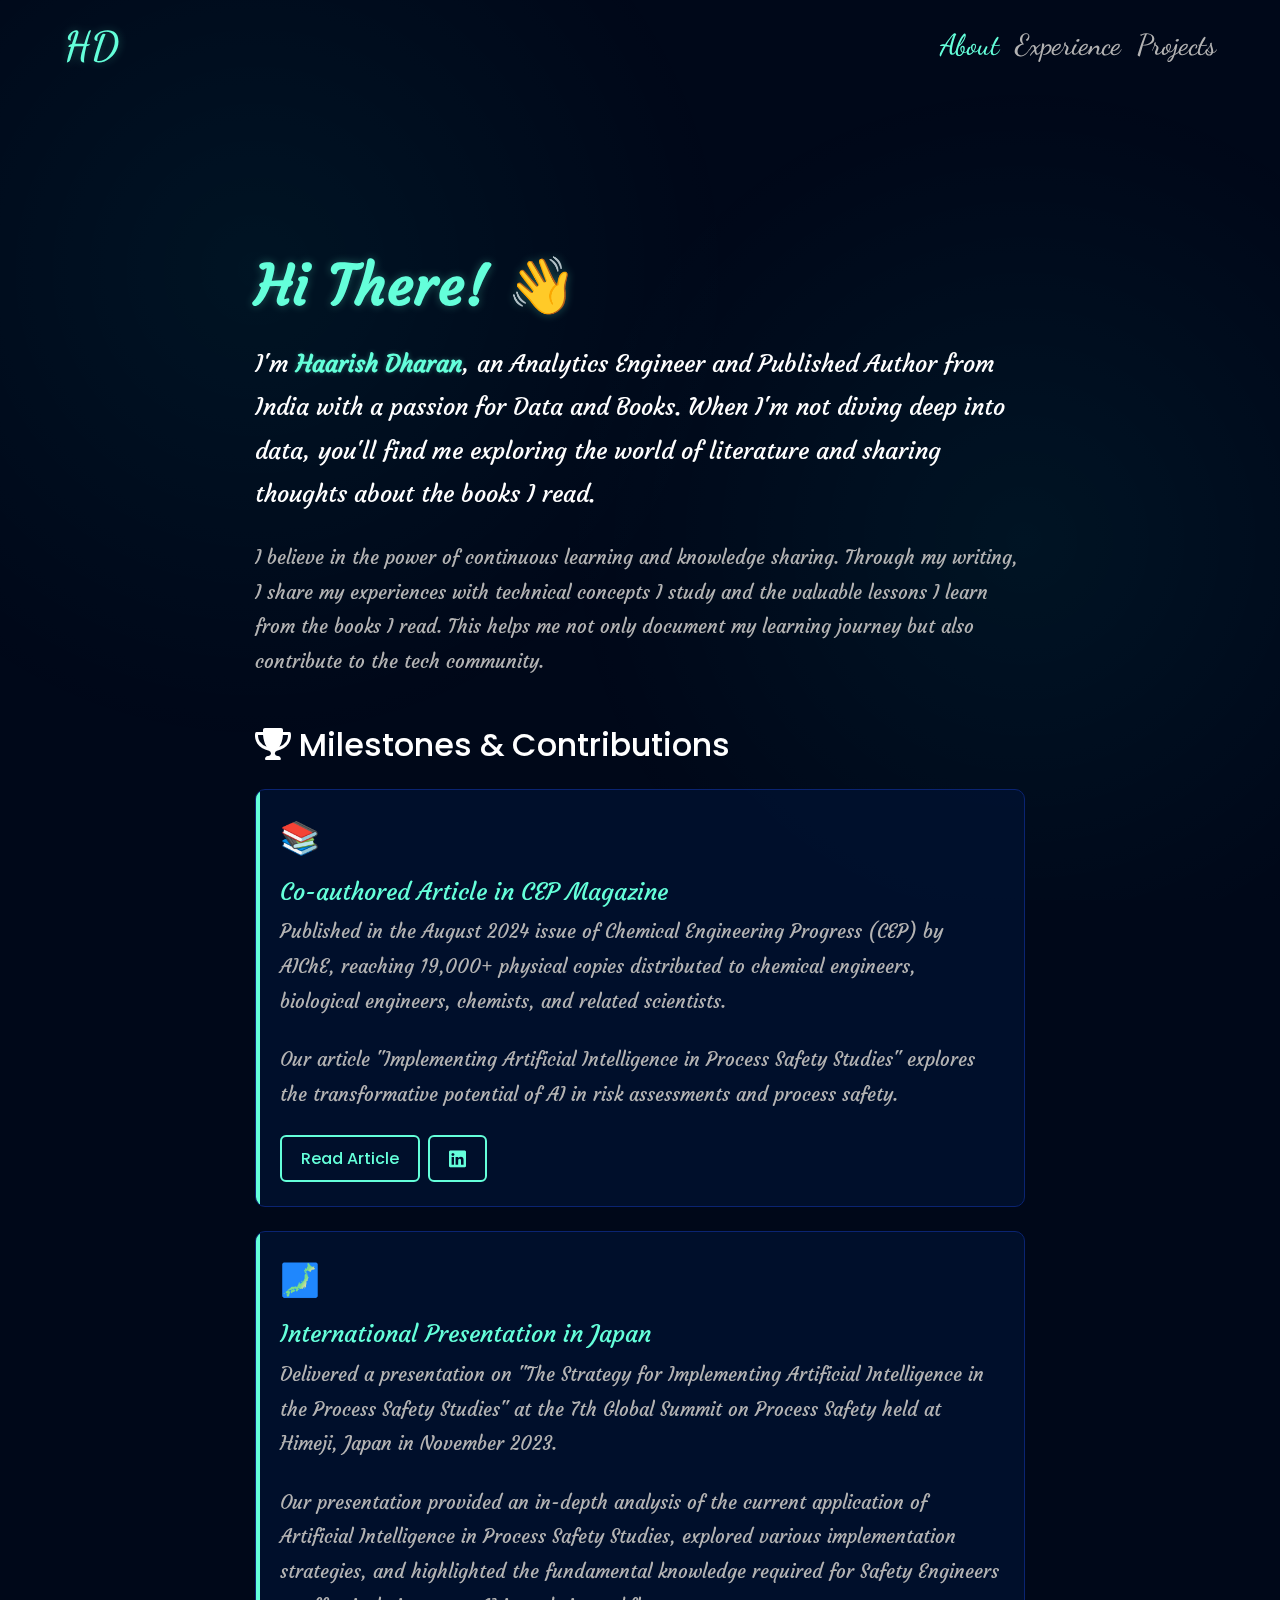
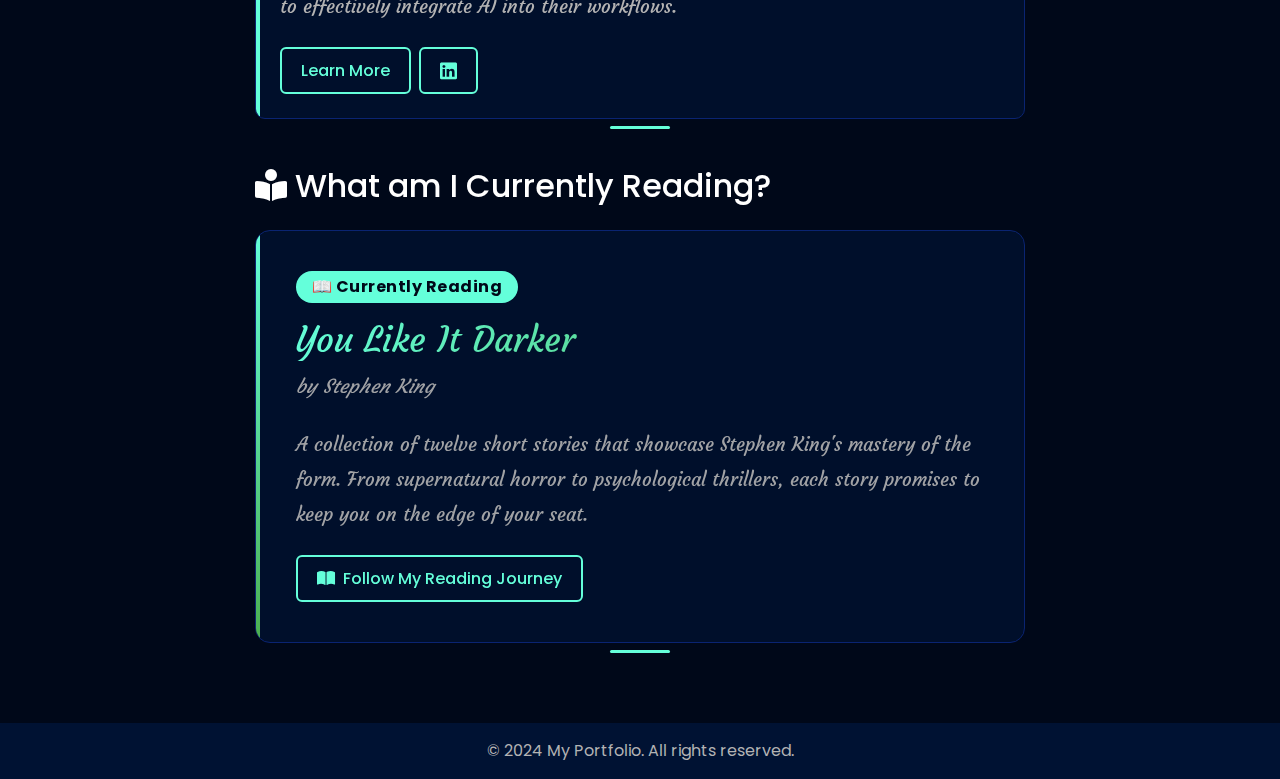
==== commit a64f0640: "feat: Add dynamic current reading section with JSON data" ====
--- a/index.html
+++ b/index.html
@@ -56,7 +56,7 @@
                         contribute to the tech community.
                     </p>
                     
-                    <div class="milestones-section mt-4">
+                    <div class="milestones-section">
                         <h2 class="section-title mb-4">
                             <i class="fas fa-trophy"></i>
                             Milestones & Contributions
@@ -108,16 +108,20 @@
                                     <div class="reading-status mb-3">
                                         <span class="badge bg-accent">📖 Currently Reading</span>
                                     </div>
-                                    <h3 class="book-title">You Like It Darker</h3>
-                                    <p class="book-author">by Stephen King</p>
-                                    <p class="book-description">
-                                        A collection of twelve short stories that showcase Stephen King's mastery of the form. 
-                                        From supernatural horror to psychological thrillers, each story promises to keep you on the edge of your seat.
-                                    </p>
-                                    <div class="d-flex gap-2">
-                                        <a href="https://app.thestorygraph.com/profile/hdreads_2112" class="btn btn-outline-primary" target="_blank">
-                                            <i class="fas fa-book-open me-2"></i>Follow My Reading Journey
-                                        </a>
+                                    <div class="book-info">
+                                        <h3 class="book-title">You Like It Darker</h3>
+                                        <p class="book-author">by Stephen King</p>
+                                        <p class="book-description">
+                                            A collection of twelve short stories that showcase Stephen King's mastery of the form. 
+                                            From supernatural horror to psychological thrillers, each story promises to keep you on the edge of your seat.
+                                        </p>
+                                        <div class="reading-stats">
+                                            <div class="d-flex gap-2">
+                                                <a href="https://app.thestorygraph.com/profile/hdreads_2112" class="btn btn-outline-primary" target="_blank">
+                                                    <i class="fas fa-book-open me-2"></i>Follow My Reading Journey
+                                                </a>
+                                            </div>
+                                        </div>
                                     </div>
                                 </div>
                             </div>
@@ -135,5 +139,6 @@
     </footer>
 
     <script src="https://cdn.jsdelivr.net/npm/bootstrap@5.3.0/dist/js/bootstrap.bundle.min.js"></script>
+    <script src="js/reading.js"></script>
 </body>
 </html> --- a/css/style.css
+++ b/css/style.css
@@ -354,180 +354,69 @@
     color: var(--accent-color) !important;
 }
 
-/* Experience Cards */
 .card {
-    background: var(--card-bg);
-    border-radius: 15px;
+    background-color: var(--card-bg);
+    backdrop-filter: blur(10px);
+    border: 1px solid var(--border-color);
+    transition: transform 0.2s, box-shadow 0.2s;
+    box-shadow: 0 4px 20px rgba(0, 255, 255, 0.1);
+}
+
+.card:hover {
+    transform: translateY(-5px);
+    box-shadow: 0 6px 12px rgba(0, 0, 0, 0.2);
+}
+
+.card-title {
+    color: var(--accent-color);
+}
+
+.card-text {
+    color: var(--text-secondary);
+    line-height: 1.6;
+}
+
+.timeline .card {
+    border-left: 4px solid var(--accent-color);
+}
+
+.btn-outline-primary {
+    color: var(--accent-color);
+    border-color: var(--accent-color);
+}
+
+.btn-outline-primary:hover {
+    background-color: var(--accent-color);
+    color: var(--bg-primary);
+}
+
+.btn-outline-secondary {
+    color: var(--text-secondary);
+    border-color: var(--text-secondary);
+}
+
+.list-unstyled li {
+    margin-bottom: 0.5rem;
+    color: var(--text-secondary);
+}
+
+.list-unstyled li::before {
+    content: '✓';
+    color: var(--accent-color);
+    margin-right: 0.5rem;
+}
+
+/* Skill tags */
+.skill-tag {
+    background-color: var(--bg-secondary);
+    color: var(--accent-color);
+    padding: 0.3rem 0.8rem;
+    border-radius: 20px;
+    display: inline-block;
+    margin: 0.2rem;
+    font-size: 0.9rem;
     border: 1px solid var(--border-color);
     transition: all 0.3s ease;
-    position: relative;
-    overflow: hidden;
-}
-
-.card::before {
-    content: '';
-    position: absolute;
-    left: 0;
-    top: 0;
-    width: 4px;
-    height: 100%;
-    background-color: var(--accent-color);
-}
-
-.card:hover {
-    transform: translateY(-5px);
-    box-shadow: 0 10px 20px rgba(0, 0, 0, 0.2);
-}
-
-.card-body {
-    padding: 2rem;
-}
-
-.experience-header {
-    display: flex;
-    align-items: center;
-    gap: 1.5rem;
-    margin-bottom: 1.5rem;
-}
-
-.company-logo {
-    width: 60px;
-    height: 60px;
-    min-width: 60px;
-    border-radius: 12px;
-    overflow: hidden;
-    background-color: white;
-    padding: 8px;
-    border: 1px solid var(--border-color);
-}
-
-.company-logo img {
-    width: 100%;
-    height: 100%;
-    object-fit: contain;
-}
-
-.experience-info {
-    flex: 1;
-}
-
-.experience-title {
-    color: var(--accent-color);
-    font-size: 2.2rem;
-    margin-bottom: 0.5rem;
-    font-weight: 600;
-    font-family: 'Courgette', cursive;
-    text-shadow: 0 0 10px rgba(100, 255, 218, 0.3);
-}
-
-.company-duration {
-    color: var(--text-secondary);
-    font-size: 1.2rem;
-    margin-bottom: 0;
-    opacity: 0.8;
-    font-family: 'Courgette', cursive;
-}
-
-.experience-points {
-    list-style: none;
-    padding: 0;
-    margin: 0 0 1.5rem 0;
-    font-family: 'Courgette', cursive;
-}
-
-.experience-points li {
-    color: var(--text-primary);
-    font-size: 1.1rem;
-    margin-bottom: 1rem;
-    padding-left: 1.5rem;
-    position: relative;
-    line-height: 1.8;
-}
-
-.experience-points li::before {
-    content: '•';
-    color: var(--accent-color);
-    position: absolute;
-    left: 0;
-    font-size: 1.5rem;
-    line-height: 1;
-}
-
-.skills-container {
-    display: flex;
-    flex-wrap: wrap;
-    gap: 1rem;
-    margin-top: 1.5rem;
-    align-items: center;
-}
-
-.skill-icon {
-    width: 40px;
-    height: 40px;
-    background-color: rgba(100, 255, 218, 0.1);
-    border-radius: 50%;
-    display: flex;
-    align-items: center;
-    justify-content: center;
-    position: relative;
-    cursor: pointer;
-    transition: all 0.3s ease;
-}
-
-.skill-icon i {
-    color: var(--accent-color);
-    font-size: 1.2rem;
-    transition: all 0.3s ease;
-}
-
-.skill-icon:hover {
-    background-color: var(--accent-color);
-    transform: translateY(-5px);
-}
-
-.skill-icon:hover i {
-    color: var(--bg-primary);
-}
-
-/* Tooltip */
-.skill-icon::after {
-    content: attr(data-tooltip);
-    position: absolute;
-    bottom: -35px;
-    left: 50%;
-    transform: translateX(-50%);
-    background-color: var(--bg-secondary);
-    color: var(--text-primary);
-    padding: 5px 10px;
-    border-radius: 5px;
-    font-size: 0.8rem;
-    white-space: nowrap;
-    opacity: 0;
-    visibility: hidden;
-    transition: all 0.3s ease;
-    border: 1px solid var(--border-color);
-    font-family: 'Poppins', sans-serif;
-}
-
-.skill-icon:hover::after {
-    opacity: 1;
-    visibility: visible;
-    bottom: -40px;
-}
-
-/* Add a subtle glow effect on hover */
-.skill-icon:hover {
-    box-shadow: 0 0 15px rgba(100, 255, 218, 0.3);
-}
-
-.skill-tag {
-    background-color: rgba(100, 255, 218, 0.1);
-    color: var(--accent-color);
-    padding: 0.5rem 1rem;
-    border-radius: 20px;
-    font-size: 0.9rem;
-    transition: all 0.3s ease;
-    font-family: 'Courgette', cursive;
 }
 
 .skill-tag:hover {
@@ -616,45 +505,33 @@
 fix-layout
 
 .section-title {
+    color: var(--accent-color);
+    font-family: 'Courgette', cursive;
+    font-size: 2rem;
     text-align: center;
-    color: var(--text-primary);
-    font-family: 'Poppins', sans-serif;
-    font-size: 2.5rem;
-    font-weight: 600;
+    margin-bottom: 2.5rem;
+    position: relative;
+}
+
+.section-title::after {
+    content: '';
+    position: absolute;
+    bottom: -10px;
+    left: 50%;
+    transform: translateX(-50%);
+    width: 60px;
+    height: 3px;
+    background-color: var(--accent-color);
+    border-radius: 3px;
+}
+
+.milestone-block {
+    background-color: var(--card-bg);
+    border: 1px solid var(--border-color);
+    border-radius: 10px;
+    padding: 1.5rem;
     margin-bottom: 2rem;
-    display: flex;
-    align-items: center;
-    justify-content: center;
-    gap: 1rem;
-    width: 100%;
-}
-
-.section-title i {
-    color: var(--accent-color);
-    font-size: 2rem;
-}
-
-/* Add glow effect on hover */
-.section-title:hover i {
-    text-shadow: 0 0 15px var(--accent-color);
-}
-
-.milestones-section {
-    margin-top: 3rem;
-    text-align: center;
-}
-
-.milestone-block {
-    background: var(--card-bg);
-    border-radius: 15px;
-    padding: 2rem;
-    margin-bottom: 2rem;
-    border: 1px solid var(--border-color);
     transition: all 0.3s ease;
-    text-align: left;
-    max-width: 800px;
-    margin-left: auto;
-    margin-right: auto;
     position: relative;
     overflow: hidden;
 }
@@ -662,11 +539,12 @@
 .milestone-block::before {
     content: '';
     position: absolute;
+    top: 0;
     left: 0;
-    top: 0;
     width: 4px;
     height: 100%;
     background-color: var(--accent-color);
+    border-radius: 4px 0 0 4px;
 }
 
 .milestone-block:hover {
@@ -677,8 +555,6 @@
 .milestone-icon {
     font-size: 2rem;
     margin-bottom: 1rem;
-    position: relative;
-    z-index: 1;
 }
 
 .milestone-title {
@@ -810,15 +686,10 @@
 
 .reading-block {
     background: var(--card-bg);
+    border: 1px solid var(--border-color);
     border-radius: 15px;
-    padding: 2rem;
-    margin-bottom: 2rem;
-    border: 1px solid var(--border-color);
+    padding: 2.5rem;
     transition: all 0.3s ease;
-    text-align: left;
-    max-width: 800px;
-    margin-left: auto;
-    margin-right: auto;
     position: relative;
     overflow: hidden;
 }
@@ -826,16 +697,17 @@
 .reading-block::before {
     content: '';
     position: absolute;
+    top: 0;
     left: 0;
-    top: 0;
     width: 4px;
     height: 100%;
-    background-color: var(--accent-color);
+    background: linear-gradient(to bottom, var(--accent-color), #4CAF50);
+    border-radius: 4px 0 0 4px;
 }
 
 .reading-block:hover {
     transform: translateY(-5px);
-    box-shadow: 0 10px 20px rgba(0, 0, 0, 0.2);
+    box-shadow: 0 10px 20px rgba(0, 0, 0, 0.1);
 }
 
 .reading-status {
@@ -906,7 +778,7 @@
 
 .current-reading-section {
     margin-top: 3rem;
-    text-align: center;
+    position: relative;
 }
 
 /* Footer positioning */
@@ -917,51 +789,4 @@
     color: var(--text-secondary);
     padding: 1rem 0;
     margin-top: 3rem;
-}
-
-/* Responsive adjustments for company logo */
-@media (max-width: 576px) {
-    .experience-header {
-        gap: 1rem;
-    }
-
-    .company-logo {
-        width: 50px;
-        height: 50px;
-        min-width: 50px;
-    }
-
-    .experience-title {
-        font-size: 1.5rem;
-    }
-
-    .company-duration {
-        font-size: 1rem;
-    }
-}
-
-.btn-outline-accent {
-    color: var(--accent-color);
-    border: 2px solid var(--accent-color);
-    background: transparent;
-    padding: 0.5rem 1.5rem;
-    border-radius: 25px;
-    font-family: 'Poppins', sans-serif;
-    font-size: 1rem;
-    transition: all 0.3s ease;
-    display: inline-flex;
-    align-items: center;
-    gap: 0.5rem;
-    margin-left: 1rem;
-}
-
-.btn-outline-accent:hover {
-    background: var(--accent-color);
-    color: var(--bg-primary);
-    transform: translateY(-2px);
-    box-shadow: 0 5px 15px rgba(100, 255, 218, 0.2);
-}
-
-.btn-outline-accent i {
-    font-size: 1.2rem;
-} +} 
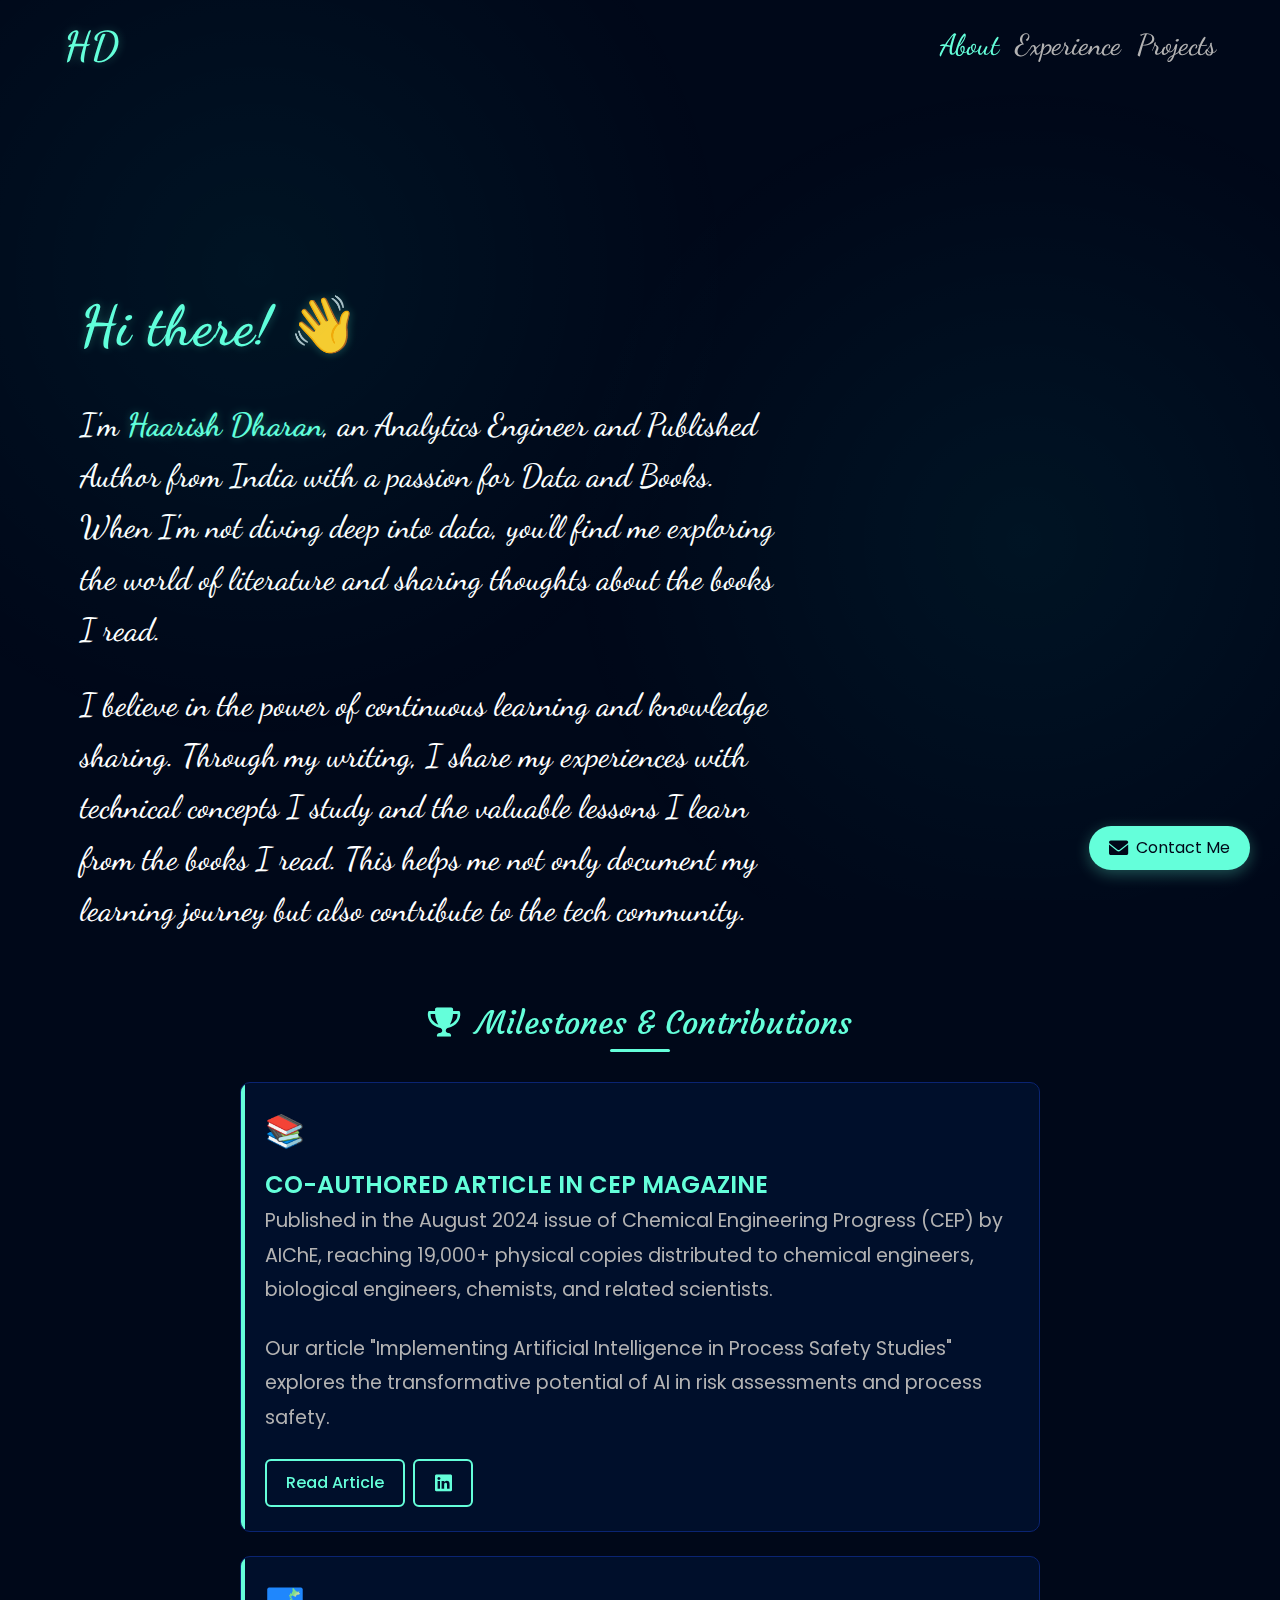
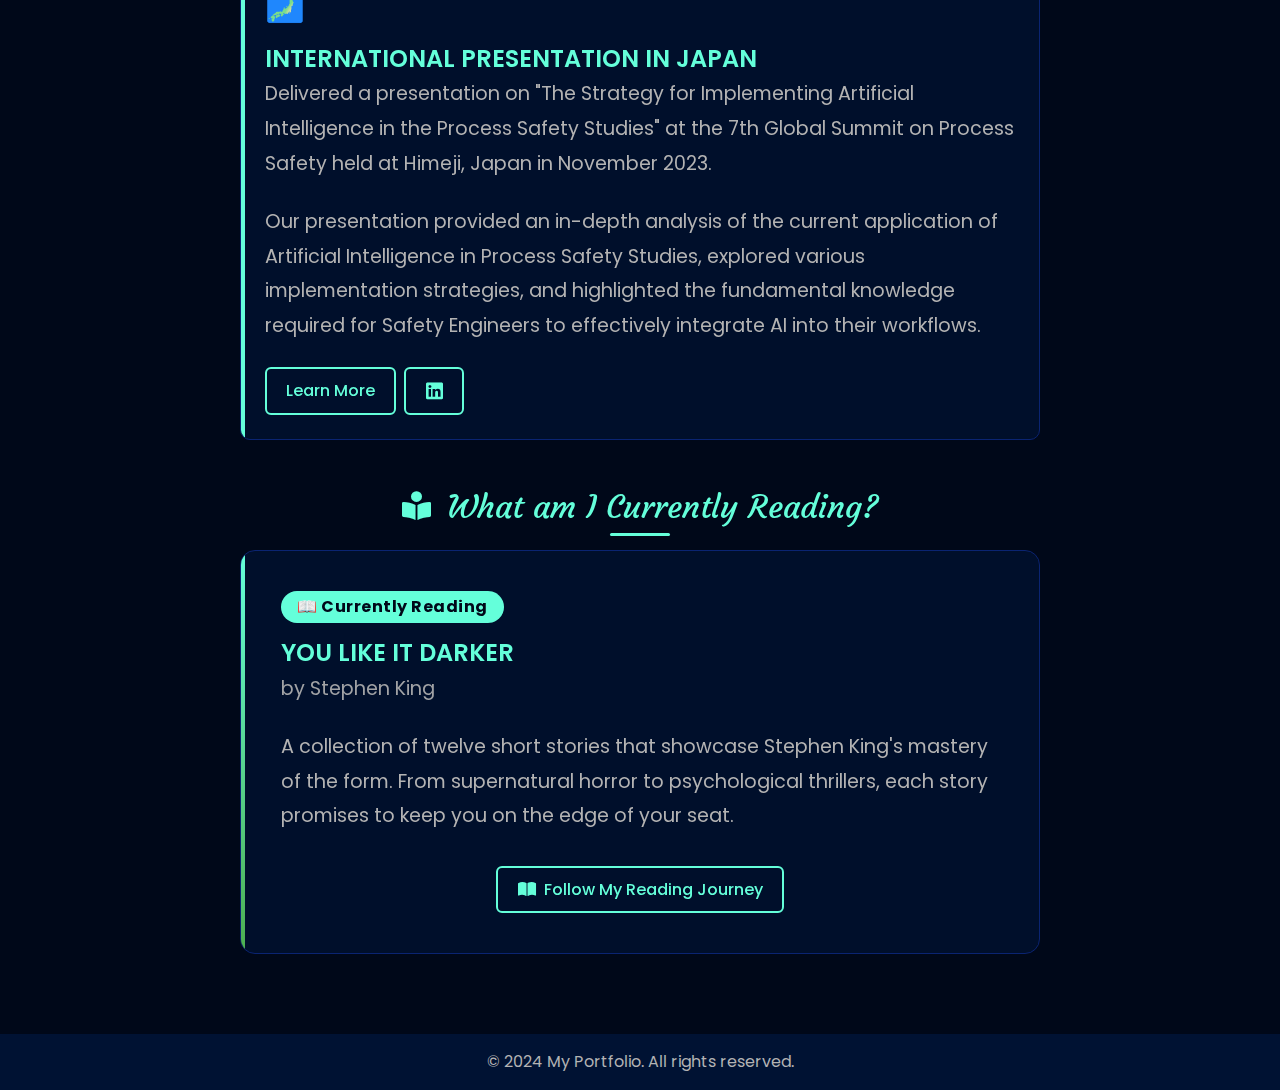
==== commit b860dd0c: "Updated portfolio styling: Improved intro section alignment, added contact functionality, and fixed " ====
--- a/index.html
+++ b/index.html
@@ -39,89 +39,81 @@
         </div>
     </nav>
 
-    <main class="container mt-4">
-        <div class="row">
-            <div class="col-md-8 offset-md-2">
-                <div class="about-content">
-                    <h1 class="mb-4">Hi There! 👋</h1>
-                    <p class="lead mb-4">
-                        I'm <span class="highlight">Haarish Dharan</span>, an Analytics Engineer and Published Author from India with a passion for Data and Books. 
-                        When I'm not diving deep into data, you'll find me exploring the world of literature 
-                        and sharing thoughts about the books I read.
+    <div class="container">
+        <div class="intro-text">
+            <p class="greeting">Hi there! 👋</p>
+            <p class="intro">
+                I'm <span class="highlight">Haarish Dharan</span>, an Analytics Engineer and Published Author from India with a passion for Data and Books. When I'm not diving deep into data, you'll find me exploring the world of literature and sharing thoughts about the books I read.
+            </p>
+            <p class="intro">
+                I believe in the power of continuous learning and knowledge sharing. Through my writing, I share my experiences with technical concepts I study and the valuable lessons I learn from the books I read. This helps me not only document my learning journey but also contribute to the tech community.
+            </p>
+        </div>
+        <div class="about-content">
+            <div class="milestones-section">
+                <h2 class="section-title">
+                    <i class="fas fa-trophy"></i>
+                    Milestones & Contributions
+                </h2>
+                
+                <div class="milestone-block mb-4">
+                    <div class="milestone-icon">📚</div>
+                    <h3 class="milestone-title">Co-authored Article in CEP Magazine</h3>
+                    <p class="milestone-description">
+                        Published in the August 2024 issue of Chemical Engineering Progress (CEP) by AIChE, reaching 19,000+ physical copies distributed to chemical engineers, biological engineers, chemists, and related scientists.
                     </p>
-                    <p class="mb-4">
-                        I believe in the power of continuous learning and knowledge sharing. Through my writing, 
-                        I share my experiences with technical concepts I study and the valuable lessons I learn 
-                        from the books I read. This helps me not only document my learning journey but also 
-                        contribute to the tech community.
+                    <p class="milestone-description">
+                        Our article "Implementing Artificial Intelligence in Process Safety Studies" explores the transformative potential of AI in risk assessments and process safety.
                     </p>
-                    
-                    <div class="milestones-section">
-                        <h2 class="section-title mb-4">
-                            <i class="fas fa-trophy"></i>
-                            Milestones & Contributions
-                        </h2>
-                        
-                        <div class="milestone-block mb-4">
-                            <div class="milestone-icon">📚</div>
-                            <h3 class="milestone-title">Co-authored Article in CEP Magazine</h3>
-                            <p class="milestone-description">
-                                Published in the August 2024 issue of Chemical Engineering Progress (CEP) by AIChE, reaching 19,000+ physical copies distributed to chemical engineers, biological engineers, chemists, and related scientists.
-                            </p>
-                            <p class="milestone-description">
-                                Our article "Implementing Artificial Intelligence in Process Safety Studies" explores the transformative potential of AI in risk assessments and process safety.
-                            </p>
-                            <div class="d-flex gap-2">
-                                <a href="https://www.aiche.org/resources/publications/cep/2024/august/implementing-artificial-intelligence-process-safety-studies" class="btn btn-outline-primary" target="_blank">Read Article</a>
-                                <a href="https://www.linkedin.com/feed/update/urn:li:activity:7228622484021862402/" class="btn btn-outline-primary" target="_blank">
-                                    <i class="fab fa-linkedin"></i>
-                                </a>
+                    <div class="d-flex gap-2">
+                        <a href="https://www.aiche.org/resources/publications/cep/2024/august/implementing-artificial-intelligence-process-safety-studies" class="btn btn-outline-primary" target="_blank">Read Article</a>
+                        <a href="https://www.linkedin.com/feed/update/urn:li:activity:7228622484021862402/" class="btn btn-outline-primary" target="_blank">
+                            <i class="fab fa-linkedin"></i>
+                        </a>
+                    </div>
+                </div>
+                
+                <div class="milestone-block mb-4">
+                    <div class="milestone-icon">🗾</div>
+                    <h3 class="milestone-title">International Presentation in Japan</h3>
+                    <p class="milestone-description">
+                        Delivered a presentation on "The Strategy for Implementing Artificial Intelligence in the Process Safety Studies" at the 7th Global Summit on Process Safety held at Himeji, Japan in November 2023.
+                    </p>
+                    <p class="milestone-description">
+                        Our presentation provided an in-depth analysis of the current application of Artificial Intelligence in Process Safety Studies, explored various implementation strategies, and highlighted the fundamental knowledge required for Safety Engineers to effectively integrate AI into their workflows.
+                    </p>
+                    <div class="d-flex gap-2">
+                        <a href="https://www.aiche.org/ccps/conferences/ccps-global-summit-on-process-safety/2023" class="btn btn-outline-primary" target="_blank">Learn More</a>
+                        <a href="https://www.linkedin.com/posts/haarish-dharan_himeji-conference-activity-7137289420570836992-d6DF?utm_source=share&utm_medium=member_desktop&rcm=ACoAACluiRABtodkOW1UWWzOREszDBlanuMoDmM" class="btn btn-outline-primary" target="_blank">
+                            <i class="fab fa-linkedin"></i>
+                        </a>
+                    </div>
+                </div>
+            </div>
+
+            <div class="current-reading-section mt-5">
+                <h2 class="section-title mb-4">
+                    <i class="fas fa-book-reader"></i>
+                    What am I Currently Reading?
+                </h2>
+                <div class="reading-block">
+                    <div class="row align-items-center">
+                        <div class="col-12">
+                            <div class="reading-status mb-3">
+                                <span class="badge bg-accent">📖 Currently Reading</span>
                             </div>
-                        </div>
-                        
-                        <div class="milestone-block mb-4">
-                            <div class="milestone-icon">🗾</div>
-                            <h3 class="milestone-title">International Presentation in Japan</h3>
-                            <p class="milestone-description">
-                                Delivered a presentation on "The Strategy for Implementing Artificial Intelligence in the Process Safety Studies" at the 7th Global Summit on Process Safety held at Himeji, Japan in November 2023.
-                            </p>
-                            <p class="milestone-description">
-                                Our presentation provided an in-depth analysis of the current application of Artificial Intelligence in Process Safety Studies, explored various implementation strategies, and highlighted the fundamental knowledge required for Safety Engineers to effectively integrate AI into their workflows.
-                            </p>
-                            <div class="d-flex gap-2">
-                                <a href="https://www.aiche.org/ccps/conferences/ccps-global-summit-on-process-safety/2023" class="btn btn-outline-primary" target="_blank">Learn More</a>
-                                <a href="https://www.linkedin.com/posts/haarish-dharan_himeji-conference-activity-7137289420570836992-d6DF?utm_source=share&utm_medium=member_desktop&rcm=ACoAACluiRABtodkOW1UWWzOREszDBlanuMoDmM" class="btn btn-outline-primary" target="_blank">
-                                    <i class="fab fa-linkedin"></i>
-                                </a>
-                            </div>
-                        </div>
-                    </div>
-
-                    <div class="current-reading-section mt-5">
-                        <h2 class="section-title mb-4">
-                            <i class="fas fa-book-reader"></i>
-                            What am I Currently Reading?
-                        </h2>
-                        <div class="reading-block">
-                            <div class="row align-items-center">
-                                <div class="col-12">
-                                    <div class="reading-status mb-3">
-                                        <span class="badge bg-accent">📖 Currently Reading</span>
-                                    </div>
-                                    <div class="book-info">
-                                        <h3 class="book-title">You Like It Darker</h3>
-                                        <p class="book-author">by Stephen King</p>
-                                        <p class="book-description">
-                                            A collection of twelve short stories that showcase Stephen King's mastery of the form. 
-                                            From supernatural horror to psychological thrillers, each story promises to keep you on the edge of your seat.
-                                        </p>
-                                        <div class="reading-stats">
-                                            <div class="d-flex gap-2">
-                                                <a href="https://app.thestorygraph.com/profile/hdreads_2112" class="btn btn-outline-primary" target="_blank">
-                                                    <i class="fas fa-book-open me-2"></i>Follow My Reading Journey
-                                                </a>
-                                            </div>
-                                        </div>
+                            <div class="book-info">
+                                <h3 class="book-title">You Like It Darker</h3>
+                                <p class="book-author">by Stephen King</p>
+                                <p class="book-description">
+                                    A collection of twelve short stories that showcase Stephen King's mastery of the form. 
+                                    From supernatural horror to psychological thrillers, each story promises to keep you on the edge of your seat.
+                                </p>
+                                <div class="reading-stats">
+                                    <div class="d-flex gap-2">
+                                        <a href="https://app.thestorygraph.com/profile/hdreads_2112" class="btn btn-outline-primary" target="_blank">
+                                            <i class="fas fa-book-open me-2"></i>Follow My Reading Journey
+                                        </a>
                                     </div>
                                 </div>
                             </div>
@@ -129,8 +121,29 @@
                     </div>
                 </div>
             </div>
+
+            <!-- Contact Section -->
+            <div class="contact-section">
+                <button class="contact-toggle" onclick="toggleContactForm()">
+                    <i class="fas fa-envelope"></i>
+                    <span>Contact Me</span>
+                </button>
+                <div class="contact-content" id="contactContent">
+                    <div class="social-icons">
+                        <a href="https://www.linkedin.com/in/haarish-dharan" target="_blank" class="social-icon">
+                            <i class="fab fa-linkedin"></i>
+                        </a>
+                        <a href="https://www.instagram.com/haarish_02/" target="_blank" class="social-icon">
+                            <i class="fab fa-instagram"></i>
+                        </a>
+                        <a href="mailto:haarishks2020@gmail.com?subject=Portfolio Contact" class="social-icon">
+                            <i class="fas fa-envelope"></i>
+                        </a>
+                    </div>
+                </div>
+            </div>
         </div>
-    </main>
+    </div>
 
     <footer class="footer mt-5 py-3">
         <div class="container text-center">
@@ -140,5 +153,6 @@
 
     <script src="https://cdn.jsdelivr.net/npm/bootstrap@5.3.0/dist/js/bootstrap.bundle.min.js"></script>
     <script src="js/reading.js"></script>
+    <script src="js/contact.js"></script>
 </body>
 </html> --- a/css/style.css
+++ b/css/style.css
@@ -50,11 +50,16 @@
 
 /* Section Spacing */
 .about-content {
-    padding: 2rem 0;
+    padding: 0;
 }
 
 .milestones-section {
-    margin-top: 3rem;
+    margin-top: 0;
+    position: relative;
+    text-align: center;
+    margin-left: auto;
+    margin-right: auto;
+    max-width: 800px;
 }
 
 .current-reading-section {
@@ -440,21 +445,11 @@
 
 /* About Page Styles */
 .about-content h1 {
-    color: var(--accent-color);
-    font-weight: 600;
-    margin-bottom: 2rem;
-    font-family: 'Courgette', cursive;
-    font-size: 3.5rem;
-    text-shadow: 0 0 10px rgba(100, 255, 218, 0.3);
-    letter-spacing: 1px;
+    display: none;
 }
 
 .about-content .lead {
-    font-size: 1.5rem;
-    line-height: 1.8;
-    color: var(--text-primary);
-    font-family: 'Courgette', cursive;
-    margin-bottom: 2rem;
+    display: none;
 }
 
 .about-content p {
@@ -501,8 +496,36 @@
     box-shadow: 0 4px 8px rgba(100, 255, 218, 0.2);
 }
 
-/* Milestones Section */
-fix-layout
+/* Override font for milestone and reading sections */
+.milestones-section p,
+.current-reading-section p {
+    font-family: 'Poppins', sans-serif;
+}
+
+.milestone-block p {
+    font-family: 'Poppins', sans-serif;
+}
+
+.reading-block p {
+    font-family: 'Poppins', sans-serif;
+}
+
+/* Center alignment for sections */
+.milestones-section,
+.current-reading-section {
+    text-align: center;
+    margin-left: auto;
+    margin-right: auto;
+    max-width: 800px;
+}
+
+.milestone-block {
+    text-align: left; /* Keep the content left-aligned within the blocks */
+}
+
+.reading-block {
+    text-align: left; /* Keep the content left-aligned within the block */
+}
 
 .section-title {
     color: var(--accent-color);
@@ -511,6 +534,14 @@
     text-align: center;
     margin-bottom: 2.5rem;
     position: relative;
+    display: flex;
+    align-items: center;
+    justify-content: center;
+    gap: 1rem;
+}
+
+.section-title i {
+    font-size: 1.8rem;
 }
 
 .section-title::after {
@@ -558,10 +589,12 @@
 }
 
 .milestone-title {
-    color: var(--accent-color);
-    font-family: 'Courgette', cursive;
+    font-family: 'Poppins', sans-serif;
     font-size: 1.5rem;
-    margin-bottom: 0.5rem;
+    margin-bottom: 0.25rem;
+    color: var(--accent-color);
+    text-transform: uppercase;
+    font-weight: 600;
 }
 
 .milestone-description {
@@ -569,6 +602,7 @@
     font-size: 1rem;
     line-height: 1.6;
     margin-bottom: 1rem;
+    font-family: 'Poppins', sans-serif;
 }
 
 .milestone-block .btn {
@@ -724,29 +758,28 @@
 }
 
 .book-title {
-    color: var(--text-color);
-    font-size: 2.2rem;
-    margin-bottom: 0.5rem;
-    font-family: 'Courgette', cursive;
-    background: linear-gradient(120deg, var(--accent-color), #4CAF50);
-    -webkit-background-clip: text;
-    -webkit-text-fill-color: transparent;
+    font-family: 'Poppins', sans-serif;
+    font-size: 1.5rem;
+    margin-bottom: 0.25rem;
+    color: var(--accent-color);
+    text-transform: uppercase;
+    font-weight: 600;
 }
 
 .book-author {
     color: var(--accent-color);
     font-size: 1.3rem;
     margin-bottom: 1.5rem;
-    font-style: italic;
+    font-family: 'Poppins', sans-serif;
     opacity: 0.9;
 }
 
 .book-description {
-    color: var(--text-color);
+    color: var(--text-secondary);
     margin-bottom: 2rem;
     line-height: 1.8;
     font-size: 1.1rem;
-    opacity: 0.9;
+    font-family: 'Poppins', sans-serif;
 }
 
 .btn-outline-primary {
@@ -789,4 +822,564 @@
     color: var(--text-secondary);
     padding: 1rem 0;
     margin-top: 3rem;
+}
+
+/* Experience Page Styles */
+.experience-header {
+    display: flex;
+    align-items: center;
+    margin-bottom: 1.5rem;
+}
+
+.company-logo {
+    width: 60px;
+    height: 60px;
+    margin-right: 1rem;
+    border-radius: 8px;
+    overflow: hidden;
+    background-color: var(--card-bg);
+    display: flex;
+    align-items: center;
+    justify-content: center;
+}
+
+.company-logo img {
+    width: 100%;
+    height: 100%;
+    object-fit: contain;
+}
+
+.experience-info {
+    flex: 1;
+}
+
+.experience-title {
+    font-size: 1.5rem;
+    margin-bottom: 0.25rem;
+    color: var(--accent-color);
+}
+
+.company-duration {
+    color: var(--text-secondary);
+    font-size: 0.9rem;
+    margin-bottom: 0;
+}
+
+.experience-points {
+    list-style-type: none;
+    padding-left: 0;
+    margin-bottom: 1.5rem;
+}
+
+.experience-points li {
+    position: relative;
+    padding-left: 1.5rem;
+    margin-bottom: 0.75rem;
+    color: var(--text-secondary);
+}
+
+.experience-points li::before {
+    content: "•";
+    color: var(--accent-color);
+    position: absolute;
+    left: 0;
+    font-size: 1.2rem;
+}
+
+.skills-container {
+    display: flex;
+    flex-wrap: wrap;
+    gap: 1rem;
+    margin-top: 1rem;
+}
+
+.skill-icon {
+    width: 40px;
+    height: 40px;
+    border-radius: 50%;
+    background-color: var(--card-bg);
+    display: flex;
+    align-items: center;
+    justify-content: center;
+    color: var(--accent-color);
+    font-size: 1.2rem;
+    transition: all 0.3s ease;
+    position: relative;
+}
+
+.skill-icon:hover {
+    transform: translateY(-3px);
+    box-shadow: 0 0 15px var(--glow-color);
+}
+
+.skill-icon[data-tooltip]:hover::after {
+    content: attr(data-tooltip);
+    position: absolute;
+    bottom: 100%;
+    left: 50%;
+    transform: translateX(-50%);
+    padding: 0.5rem;
+    background-color: var(--bg-secondary);
+    color: var(--text-primary);
+    border-radius: 4px;
+    font-size: 0.8rem;
+    white-space: nowrap;
+    z-index: 1000;
+}
+
+.timeline {
+    position: relative;
+    padding: 2rem 0;
+}
+
+.timeline .card {
+    background-color: var(--card-bg);
+    border: 1px solid var(--border-color);
+    border-radius: 8px;
+    margin-bottom: 2rem;
+    transition: all 0.3s ease;
+    position: relative;
+    border-left: 4px solid var(--accent-color);
+}
+
+.timeline .card:hover {
+    transform: translateY(-5px);
+    box-shadow: 0 0 20px var(--glow-color);
+}
+
+/* Button Styles */
+.btn-outline-accent {
+    color: var(--accent-color);
+    border: 2px solid var(--accent-color);
+    background-color: transparent;
+    padding: 0.5rem 1rem;
+    border-radius: 4px;
+    transition: all 0.3s ease;
+    text-decoration: none;
+    display: inline-flex;
+    align-items: center;
+    gap: 0.5rem;
+}
+
+.btn-outline-accent:hover {
+    background-color: var(--accent-color);
+    color: var(--bg-primary);
+    transform: translateY(-2px);
+    box-shadow: 0 4px 8px rgba(100, 255, 218, 0.2);
+}
+
+.btn-outline-accent i {
+    font-size: 1.2rem;
+}
+
+/* Override any Bootstrap margins for milestones section */
+.about-content .milestones-section {
+    margin-top: 0.75rem !important;  /* Reduced from 1.5rem to 0.75rem */
+}
+
+.about-content .milestones-section {
+    margin-top: 0.75rem;  /* Reduced from 1.5rem to 0.75rem */
+    position: relative;
+}
+
+.current-reading-section {
+    margin-top: 3rem;
+    position: relative;
+}
+
+/* Footer positioning */
+.footer {
+    position: relative;
+    width: 100%;
+    background-color: var(--bg-secondary);
+    color: var(--text-secondary);
+    padding: 1rem 0;
+    margin-top: 3rem;
+}
+
+/* Experience Page Styles */
+.experience-header {
+    display: flex;
+    align-items: center;
+    margin-bottom: 1.5rem;
+}
+
+.company-logo {
+    width: 60px;
+    height: 60px;
+    margin-right: 1rem;
+    border-radius: 8px;
+    overflow: hidden;
+    background-color: var(--card-bg);
+    display: flex;
+    align-items: center;
+    justify-content: center;
+}
+
+.company-logo img {
+    width: 100%;
+    height: 100%;
+    object-fit: contain;
+}
+
+.experience-info {
+    flex: 1;
+}
+
+.experience-title {
+    font-size: 1.5rem;
+    margin-bottom: 0.25rem;
+    color: var(--accent-color);
+}
+
+.company-duration {
+    color: var(--text-secondary);
+    font-size: 0.9rem;
+    margin-bottom: 0;
+}
+
+.experience-points {
+    list-style-type: none;
+    padding-left: 0;
+    margin-bottom: 1.5rem;
+}
+
+.experience-points li {
+    position: relative;
+    padding-left: 1.5rem;
+    margin-bottom: 0.75rem;
+    color: var(--text-secondary);
+}
+
+.experience-points li::before {
+    content: "•";
+    color: var(--accent-color);
+    position: absolute;
+    left: 0;
+    font-size: 1.2rem;
+}
+
+.skills-container {
+    display: flex;
+    flex-wrap: wrap;
+    gap: 1rem;
+    margin-top: 1rem;
+}
+
+.skill-icon {
+    width: 40px;
+    height: 40px;
+    border-radius: 50%;
+    background-color: var(--card-bg);
+    display: flex;
+    align-items: center;
+    justify-content: center;
+    color: var(--accent-color);
+    font-size: 1.2rem;
+    transition: all 0.3s ease;
+    position: relative;
+}
+
+.skill-icon:hover {
+    transform: translateY(-3px);
+    box-shadow: 0 0 15px var(--glow-color);
+}
+
+.skill-icon[data-tooltip]:hover::after {
+    content: attr(data-tooltip);
+    position: absolute;
+    bottom: 100%;
+    left: 50%;
+    transform: translateX(-50%);
+    padding: 0.5rem;
+    background-color: var(--bg-secondary);
+    color: var(--text-primary);
+    border-radius: 4px;
+    font-size: 0.8rem;
+    white-space: nowrap;
+    z-index: 1000;
+}
+
+.timeline {
+    position: relative;
+    padding: 2rem 0;
+}
+
+.timeline .card {
+    background-color: var(--card-bg);
+    border: 1px solid var(--border-color);
+    border-radius: 8px;
+    margin-bottom: 2rem;
+    transition: all 0.3s ease;
+    position: relative;
+    border-left: 4px solid var(--accent-color);
+}
+
+.timeline .card:hover {
+    transform: translateY(-5px);
+    box-shadow: 0 0 20px var(--glow-color);
+}
+
+/* Button Styles */
+.btn-outline-accent {
+    color: var(--accent-color);
+    border: 2px solid var(--accent-color);
+    background-color: transparent;
+    padding: 0.5rem 1rem;
+    border-radius: 4px;
+    transition: all 0.3s ease;
+    text-decoration: none;
+    display: inline-flex;
+    align-items: center;
+    gap: 0.5rem;
+}
+
+.btn-outline-accent:hover {
+    background-color: var(--accent-color);
+    color: var(--bg-primary);
+    transform: translateY(-2px);
+    box-shadow: 0 4px 8px rgba(100, 255, 218, 0.2);
+}
+
+.btn-outline-accent i {
+    font-size: 1.2rem;
+}
+
+/* Recent Reads Section */
+.recent-reads {
+    margin-top: 3rem;
+    text-align: center;
+}
+
+.section-subtitle {
+    color: var(--accent-color);
+    font-family: 'Poppins', sans-serif;
+    font-size: 1.3rem;
+    margin-bottom: 1.5rem;
+    text-align: center;
+}
+
+.recent-books {
+    display: flex;
+    flex-wrap: wrap;
+    gap: 1rem;
+    justify-content: center;
+    margin-top: 1.5rem;
+}
+
+.book-chip {
+    background: var(--card-bg);
+    border: 1px solid var(--border-color);
+    border-radius: 8px;
+    padding: 0.8rem 1.2rem;
+    display: flex;
+    flex-direction: column;
+    align-items: center;
+    transition: all 0.3s ease;
+    max-width: 250px;
+}
+
+.book-chip:hover {
+    transform: translateY(-3px);
+    box-shadow: 0 4px 12px var(--glow-color);
+}
+
+.book-chip .book-name {
+    color: var(--text-primary);
+    font-family: 'Poppins', sans-serif;
+    font-size: 0.9rem;
+    font-weight: 500;
+    margin-bottom: 0.3rem;
+}
+
+.book-chip .book-author {
+    color: var(--text-secondary);
+    font-family: 'Poppins', sans-serif;
+    font-size: 0.8rem;
+}
+
+/* Reading Stats */
+.reading-stats {
+    margin-top: 2rem;
+    display: flex;
+    justify-content: center;
+}
+
+@media (max-width: 768px) {
+    .recent-books {
+        gap: 0.8rem;
+    }
+    
+    .book-chip {
+        padding: 0.6rem 1rem;
+        max-width: 200px;
+    }
+    
+    .book-chip .book-name {
+        font-size: 0.8rem;
+    }
+    
+    .book-chip .book-author {
+        font-size: 0.7rem;
+    }
+}
+
+/* Contact Section */
+.contact-section {
+    position: fixed;
+    bottom: 30px;
+    right: 30px;
+    z-index: 1000;
+}
+
+.contact-toggle {
+    background: var(--accent-color);
+    color: var(--bg-primary);
+    border: none;
+    padding: 10px 20px;
+    border-radius: 50px;
+    cursor: pointer;
+    display: flex;
+    align-items: center;
+    justify-content: center;
+    font-size: 1rem;
+    box-shadow: 0 4px 15px rgba(100, 255, 218, 0.3);
+    transition: all 0.3s ease;
+    gap: 8px;
+}
+
+.contact-toggle i {
+    font-size: 1.2rem;
+}
+
+.contact-toggle:hover {
+    transform: scale(1.05);
+    background: var(--accent-color);
+    box-shadow: 0 4px 20px rgba(100, 255, 218, 0.4);
+}
+
+.contact-content {
+    position: absolute;
+    bottom: 70px;
+    right: 0;
+    background: var(--bg-secondary);
+    padding: 20px;
+    border-radius: 10px;
+    border: 1px solid var(--border-color);
+    box-shadow: 0 4px 15px rgba(0, 0, 0, 0.2);
+    transform: translateY(20px);
+    opacity: 0;
+    visibility: hidden;
+    transition: all 0.3s ease;
+}
+
+.contact-content.active {
+    transform: translateY(0);
+    opacity: 1;
+    visibility: visible;
+}
+
+.social-icons {
+    display: flex;
+    gap: 15px;
+    justify-content: center;
+}
+
+.social-icon {
+    color: var(--accent-color);
+    font-size: 1.5rem;
+    transition: all 0.3s ease;
+    width: 40px;
+    height: 40px;
+    display: flex;
+    align-items: center;
+    justify-content: center;
+    border-radius: 50%;
+    background: var(--bg-primary);
+    border: 2px solid var(--accent-color);
+}
+
+.social-icon:hover {
+    color: var(--bg-primary);
+    background: var(--accent-color);
+    transform: translateY(-3px);
+    box-shadow: 0 4px 15px rgba(100, 255, 218, 0.3);
+}
+
+@media (max-width: 768px) {
+    .contact-section {
+        bottom: 20px;
+        right: 20px;
+    }
+    
+    .contact-toggle {
+        padding: 8px 16px;
+        font-size: 0.9rem;
+    }
+    
+    .social-icon {
+        width: 35px;
+        height: 35px;
+        font-size: 1.2rem;
+    }
+}
+
+/* Projects page intro text */
+.projects-intro {
+    font-family: 'Dancing Script', cursive;
+    font-size: 1.8rem;
+    line-height: 1.6;
+    color: var(--text-primary);
+    margin-bottom: 2rem;
+    font-weight: 500;
+    text-shadow: 0 0 10px rgba(100, 255, 218, 0.1);
+}
+
+/* Intro section */
+.intro-text {
+    text-align: left;
+    padding-left: calc(1rem + 8px);
+    margin-top: 12rem;
+    margin-bottom: 0.75rem;  /* Reduced from 1.5rem to 0.75rem */
+    max-width: 800px;
+}
+
+.greeting {
+    font-family: 'Dancing Script', cursive;
+    font-size: 3.5rem;
+    color: var(--accent-color);
+    margin-bottom: 2rem;
+    text-shadow: 0 0 10px rgba(100, 255, 218, 0.3);
+    font-weight: 700;
+    letter-spacing: 1px;
+}
+
+.intro {
+    font-family: 'Dancing Script', cursive;
+    font-size: 2rem;
+    line-height: 1.6;
+    color: var(--text-primary);  /* Changed from text-secondary to text-primary for white color */
+    margin-bottom: 1.5rem;
+    font-weight: 500;
+    max-width: 90%;
+}
+
+.intro .highlight {
+    color: var(--accent-color);
+    font-weight: 700;
+    text-shadow: 0 0 10px rgba(100, 255, 218, 0.3);
+}
+
+@media (max-width: 768px) {
+    .intro-text {
+        padding-left: calc(15px + 8px);
+    }
+    
+    .greeting {
+        font-size: 2.8rem;
+    }
+    
+    .intro {
+        font-size: 1.6rem;
+    }
 } 
